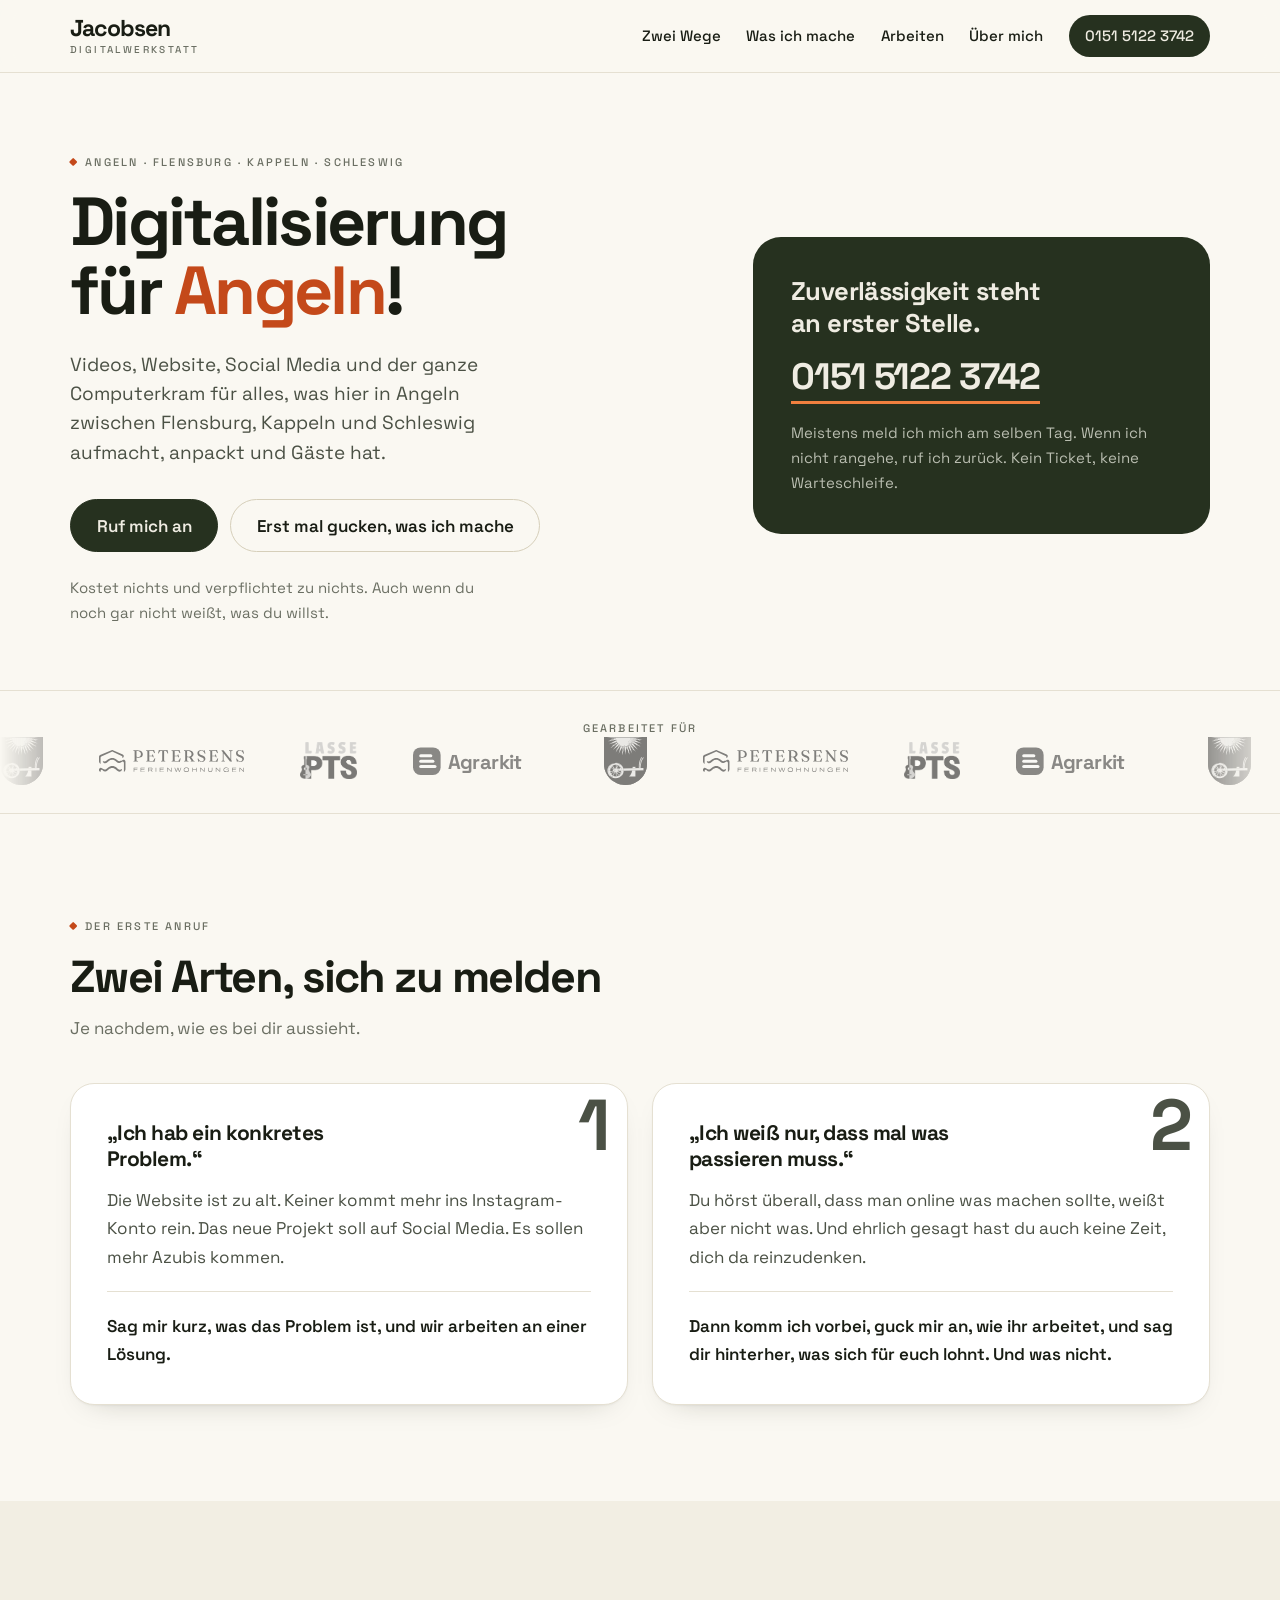
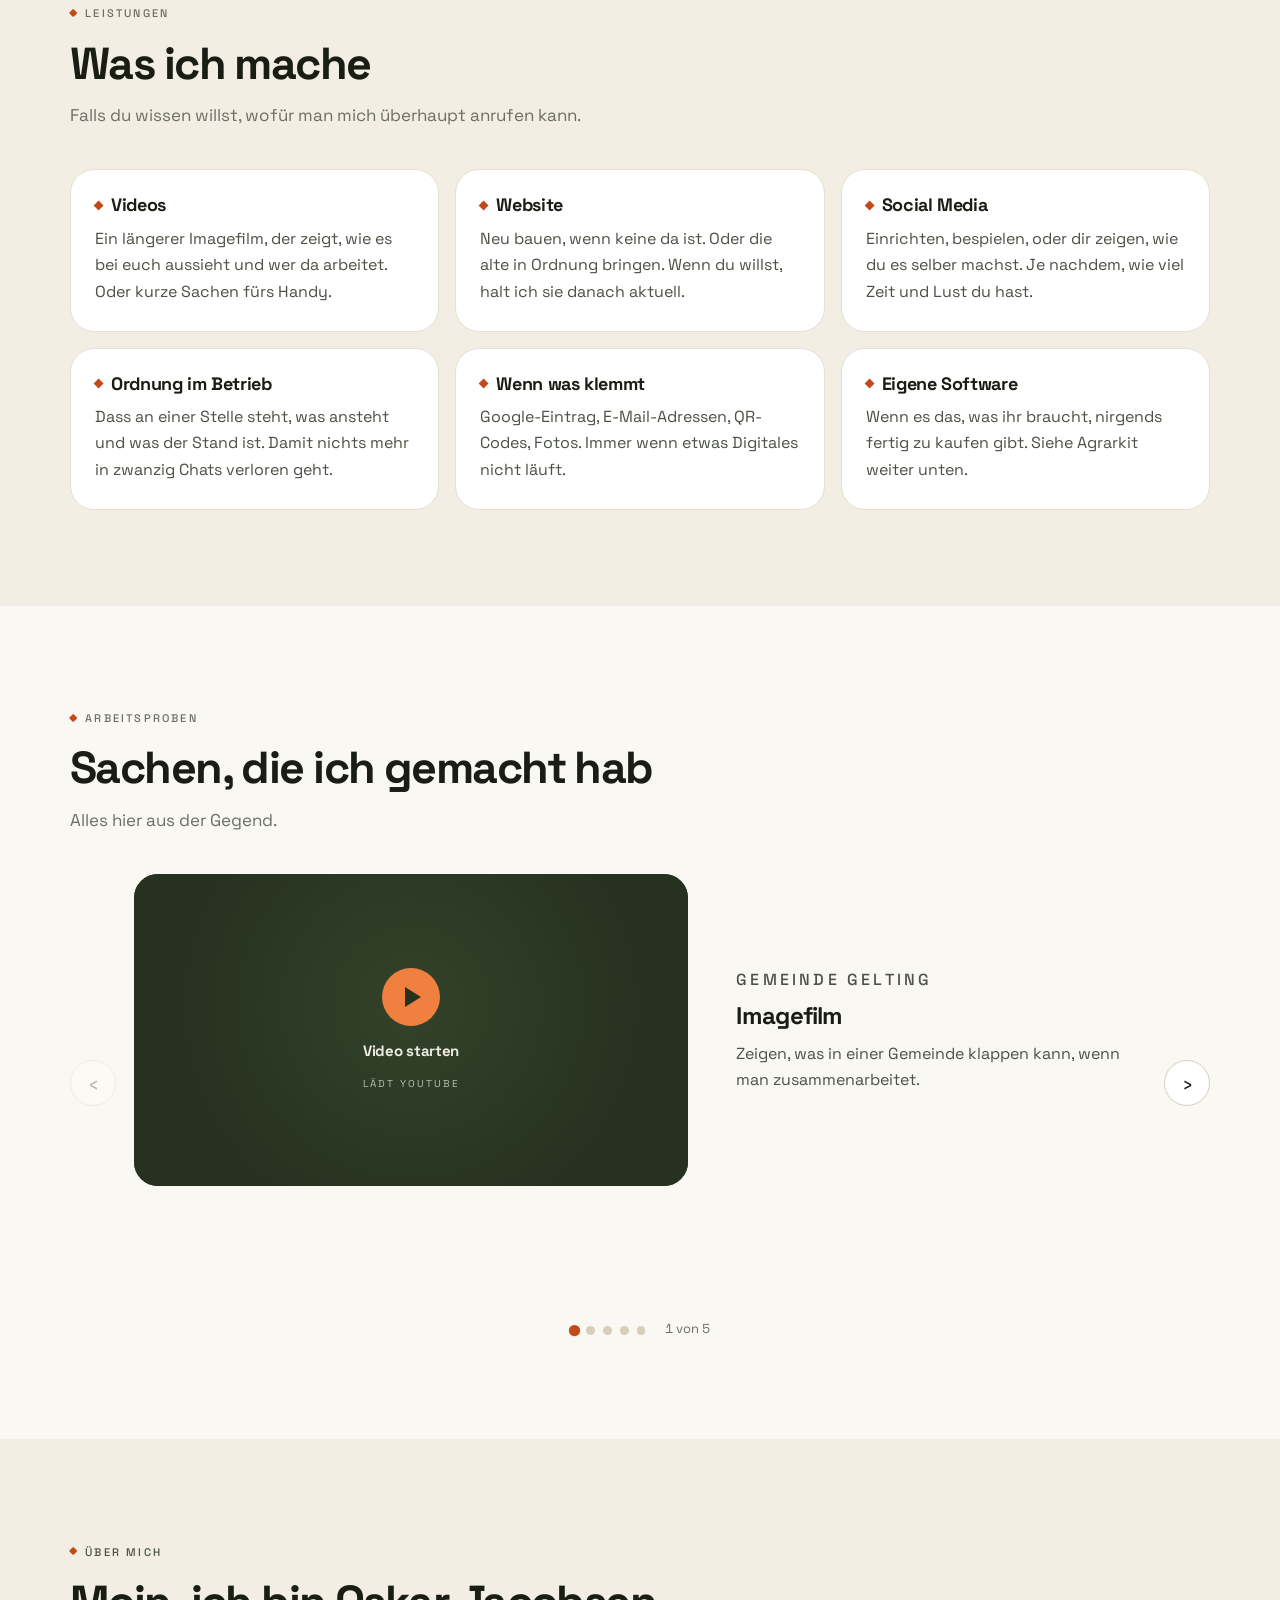
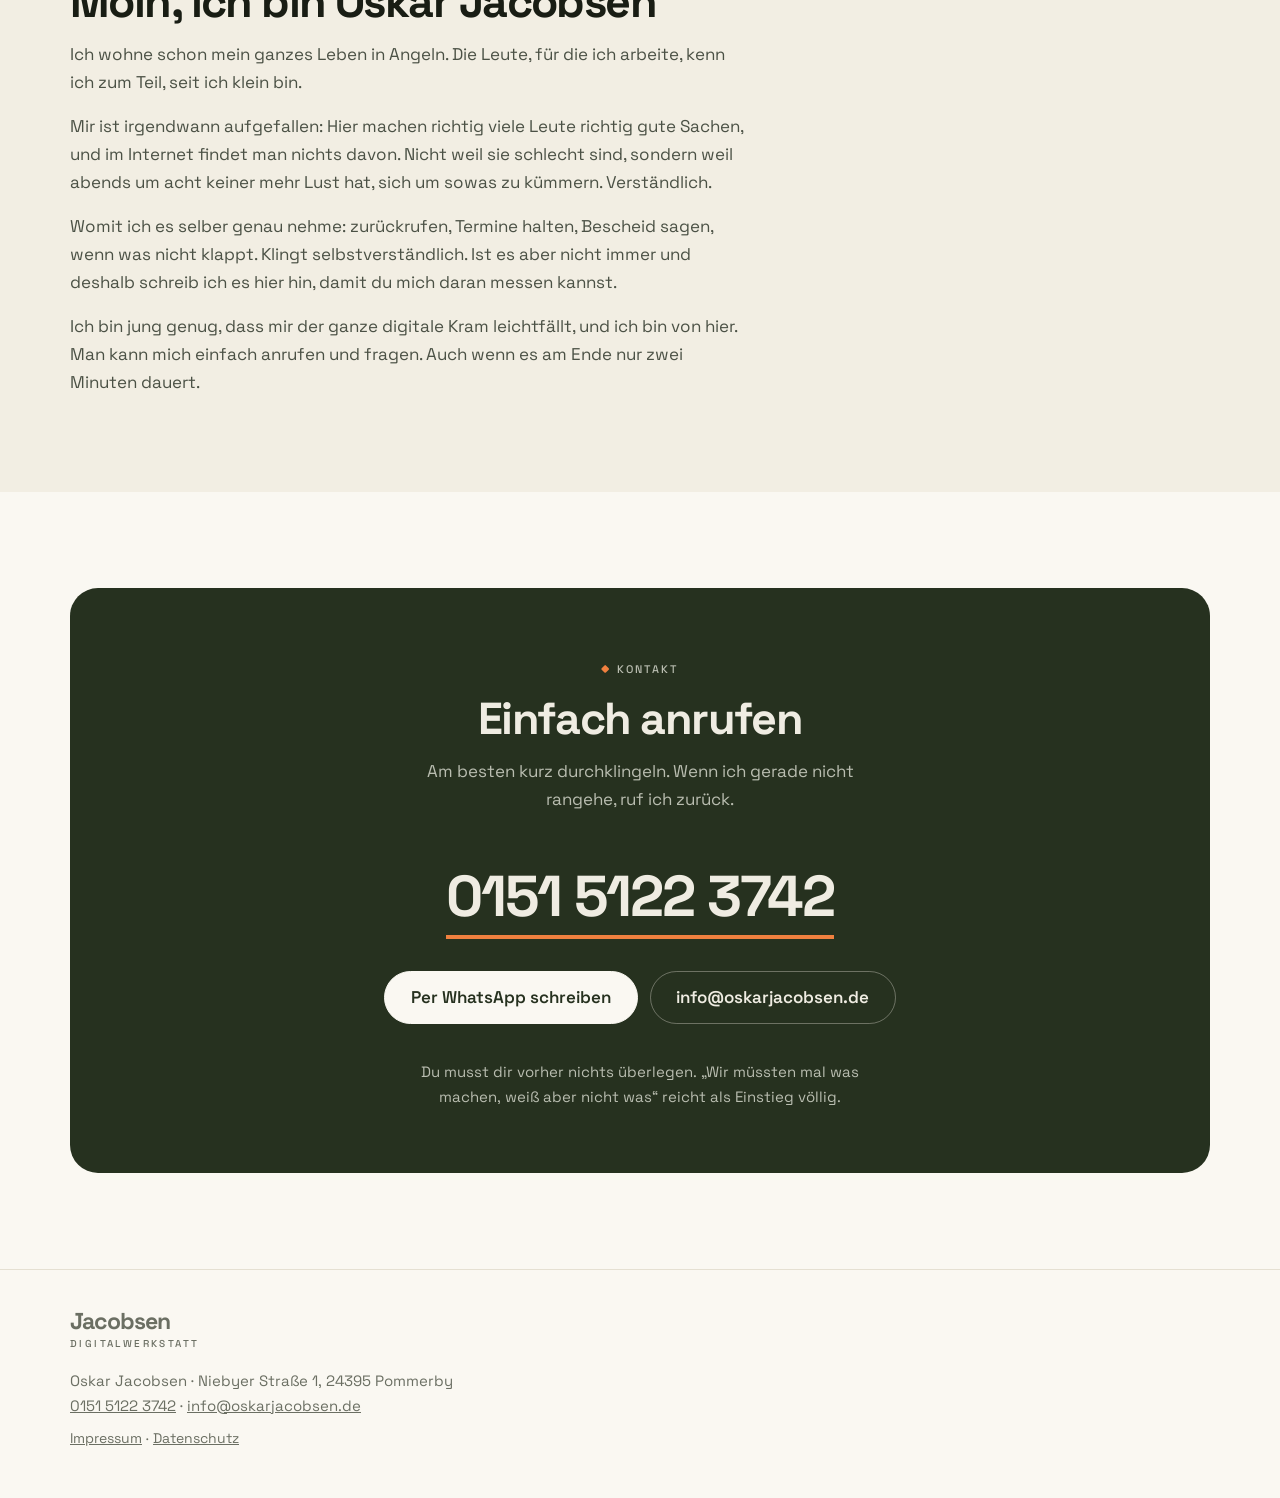
==== index.html @ 7fb4ac09 "Handy: alles untereinander. Rechner: Pfeile links und rechts neben der Spur Bis 820 px stehen die Ar" ====
<!DOCTYPE html>
<html lang="de">
<head>
<meta charset="utf-8">
<meta name="viewport" content="width=device-width, initial-scale=1">
<title>Jacobsen Digitalwerkstatt – Digitalisierung für Angeln</title>
<meta name="description" content="Videos, Websites, Social Media und eigene Software für Betriebe, Gemeinden und Vermieter in Angeln, Flensburg, Kappeln und Schleswig.">
<meta name="theme-color" content="#faf8f2">
<link rel="preload" href="fonts/space-grotesk-latin.woff2" as="font" type="font/woff2" crossorigin>
<!-- Das ?v=... hinter styles.css und script.js ist kein Tippfehler, sondern Absicht:
     Browser merken sich Gestaltungsdateien tagelang. Ohne den Stempel lädt jemand,
     der schon mal hier war, die neue Seite mit der alten Gestaltung — und es sieht
     kaputt aus. WICHTIG: bei jeder Änderung an styles.css oder script.js das Datum
     hier hochsetzen, in allen drei HTML-Dateien. -->
<link rel="stylesheet" href="styles.css?v=2026-08-30b">
<link rel="icon" href="data:image/svg+xml,<svg xmlns='http://www.w3.org/2000/svg' viewBox='0 0 32 32'><rect width='32' height='32' rx='7' fill='%2326311f'/><text x='16' y='23' font-family='sans-serif' font-size='19' font-weight='700' fill='%23faf8f2' text-anchor='middle'>J</text></svg>">
</head>
<body>

<a class="skip" href="#inhalt">Zum Inhalt springen</a>

<header class="kopf" id="kopf">
  <div class="wrap kopf__inner">
    <a class="wortmarke" href="#top" aria-label="Jacobsen Digitalwerkstatt, zum Seitenanfang">
      <span class="wortmarke__name">Jacobsen</span>
      <span class="wortmarke__zusatz">Digitalwerkstatt</span>
    </a>

    <button class="burger" type="button" aria-expanded="false" aria-controls="menu">
      <span class="burger__balken" aria-hidden="true"></span>
      <span class="burger__text">Menü</span>
    </button>

    <nav class="nav" id="menu" aria-label="Hauptnavigation">
      <ul>
        <li><a href="#wege">Zwei Wege</a></li>
        <li><a href="#leistungen">Was ich mache</a></li>
        <li><a href="#arbeiten">Arbeiten</a></li>
        <li><a href="#ueber">Über mich</a></li>
        <li><a class="nav__tel" href="tel:+4915151223742">0151 5122 3742</a></li>
      </ul>
    </nav>
  </div>
</header>

<main id="inhalt">

  <!-- ============ HERO ============================================================
       Kein Foto. Rechts steht stattdessen die grüne Karte mit der Nummer — das ist
       ohnehin das Wichtigste auf der Seite. Wenn du irgendwann ein gutes Foto von
       dir draußen hast, kann es hier zwischen Text und Karte rutschen; die Karte
       darf dabei bleiben, sie trägt sich auch neben einem Bild.
       ============================================================================= -->
  <section class="hero" id="top">
    <div class="wrap hero__inner">
      <div class="hero__text">
        <p class="vorzeile">Angeln · Flensburg · Kappeln · Schleswig</p>
        <h1>Digitalisierung für <span class="hl">Angeln</span>!</h1>
        <p class="lead">
          Videos, Website, Social Media und der ganze Computerkram für alles,
          was hier in Angeln zwischen Flensburg, Kappeln und Schleswig aufmacht,
          anpackt und Gäste hat.
        </p>
        <div class="cta-reihe">
          <a class="btn btn--voll" href="tel:+4915151223742">Ruf mich an</a>
          <a class="btn btn--linie" href="#arbeiten">Erst mal gucken, was ich mache</a>
        </div>
        <p class="mikro">
          Kostet nichts und verpflichtet zu nichts. Auch wenn du noch gar nicht weißt,
          was du willst.
        </p>
      </div>

      <div class="visitenkarte">
        <p class="visitenkarte__satz">Zuverlässigkeit steht an erster Stelle.</p>
        <a class="visitenkarte__tel" href="tel:+4915151223742">0151 5122 3742</a>
        <p class="visitenkarte__klein">
          Meistens meld ich mich am selben Tag. Wenn ich nicht rangehe, ruf ich zurück.
          Kein Ticket, keine Warteschleife.
        </p>
      </div>
    </div>
  </section>

  <!-- ============ LOGO-LAUFLEISTE ================================================
       Die Logos laufen langsam durch. script.js verdoppelt die Spur so oft, bis
       sie nahtlos umläuft — im Quelltext steht jedes Logo also nur einmal.
       Ohne JavaScript stehen sie einfach umgebrochen nebeneinander.

       Neues Logo dazu: ein <li> mit <img class="logo logo--name"> ergänzen und
       im CSS eine Höhe für .logo--name setzen. Nicht alle gleich hoch machen.
       ============================================================================= -->
  <div class="belege">
    <div class="wrap">
      <p class="belege__titel">Gearbeitet für</p>
    </div>
    <div class="laufband">
      <ul class="laufband__spur" data-laufband>
        <li>
          <img class="logo logo--gelting" src="bilder/logos/gemeinde-gelting.svg"
               alt="Gemeinde Gelting" width="380" height="426" loading="lazy">
        </li>
        <li>
          <img class="logo logo--petersens" src="bilder/logos/petersens.svg"
               alt="Petersens Ferienwohnungen" width="490" height="76" loading="lazy">
        </li>
        <li>
          <img class="logo logo--lasse" src="bilder/logos/lasse-pts.png"
               alt="Lasse.PTS" width="626" height="406" loading="lazy">
        </li>
        <li>
          <!-- Agrarkit als SVG direkt im Quelltext: so nimmt die Wortmarke die
               Schrift der Seite an und bleibt bei jeder Größe scharf. -->
          <svg class="logo logo--agrarkit" viewBox="0 0 196 44" role="img" aria-label="Agrarkit">
            <rect x="0" y="2" width="40" height="40" rx="11" fill="#26311f"/>
            <rect x="9"  y="12"   width="19" height="4.4" rx="2.2" fill="#faf8f2"/>
            <rect x="9"  y="19.8" width="22" height="4.4" rx="2.2" fill="#faf8f2"/>
            <rect x="9"  y="27.6" width="25" height="4.4" rx="2.2" fill="#faf8f2"/>
            <text x="50" y="33" font-size="29" fill="#26311f">Agrarkit</text>
          </svg>
        </li>
      </ul>
    </div>
  </div>

  <!-- ============ ZWEI WEGE ============ -->
  <section class="abschnitt" id="wege">
    <div class="wrap">
      <p class="vorzeile">Der erste Anruf</p>
      <h2 class="h2">Zwei Arten, sich zu melden</h2>
      <p class="abschnitt__lead">Je nachdem, wie es bei dir aussieht.</p>

      <div class="karten">
        <article class="karte">
          <p class="karte__nr" aria-hidden="true">1</p>
          <h3 class="karte__titel">„Ich hab ein konkretes Problem.“</h3>
          <p>
            Die Website ist zu alt. Keiner kommt mehr ins Instagram-Konto rein. Das neue
            Projekt soll auf Social Media. Es sollen mehr Azubis kommen.
          </p>
          <p class="karte__schluss">Sag mir kurz, was das Problem ist, und wir arbeiten an einer Lösung.</p>
        </article>

        <article class="karte">
          <p class="karte__nr" aria-hidden="true">2</p>
          <h3 class="karte__titel">„Ich weiß nur, dass mal was passieren muss.“</h3>
          <p>
            Du hörst überall, dass man online was machen sollte, weißt aber nicht was.
            Und ehrlich gesagt hast du auch keine Zeit, dich da reinzudenken.
          </p>
          <p class="karte__schluss">
            Dann komm ich vorbei, guck mir an, wie ihr arbeitet, und sag dir hinterher,
            was sich für euch lohnt. Und was nicht.
          </p>
        </article>
      </div>
    </div>
  </section>

  <!-- ============ WAS ICH MACHE ============ -->
  <section class="abschnitt abschnitt--creme" id="leistungen">
    <div class="wrap">
      <p class="vorzeile">Leistungen</p>
      <h2 class="h2">Was ich mache</h2>
      <p class="abschnitt__lead">Falls du wissen willst, wofür man mich überhaupt anrufen kann.</p>

      <ul class="leistungen">
        <li>
          <h3>Videos</h3>
          <p>Ein längerer Imagefilm, der zeigt, wie es bei euch aussieht und wer da arbeitet. Oder kurze Sachen fürs Handy.</p>
        </li>
        <li>
          <h3>Website</h3>
          <p>Neu bauen, wenn keine da ist. Oder die alte in Ordnung bringen. Wenn du willst, halt ich sie danach aktuell.</p>
        </li>
        <li>
          <h3>Social Media</h3>
          <p>Einrichten, bespielen, oder dir zeigen, wie du es selber machst. Je nachdem, wie viel Zeit und Lust du hast.</p>
        </li>
        <li>
          <h3>Ordnung im Betrieb</h3>
          <p>Dass an einer Stelle steht, was ansteht und was der Stand ist. Damit nichts mehr in zwanzig Chats verloren geht.</p>
        </li>
        <li>
          <h3>Wenn was klemmt</h3>
          <p>Google-Eintrag, E-Mail-Adressen, QR-Codes, Fotos. Immer wenn etwas Digitales nicht läuft.</p>
        </li>
        <li>
          <h3>Eigene Software</h3>
          <p>Wenn es das, was ihr braucht, nirgends fertig zu kaufen gibt. Siehe Agrarkit weiter unten.</p>
        </li>
      </ul>
    </div>
  </section>

  <!-- ============ ARBEITEN: KARUSSELL ============================================
       Auf dem Handy stehen die Arbeiten schlicht untereinander — kein Karussell,
       keine Knöpfe, nichts zu bedienen. Erst ab 820 px wird daraus eine Spur, die
       seitlich scrollt, mit einem Pfeil links und einem rechts daneben.

       Beides ist dieselbe Liste im Quelltext, nur anders angeordnet. Ohne
       JavaScript bleibt die Spur mit dem Trackpad schiebbar; Pfeile und Punkte
       sind dann ausgeblendet, weil sie nichts täten.

       Neue Arbeit: ein <article class="folie"> in die Spur hängen. Die Punkte
       zählt script.js selbst, da muss nichts nachgetragen werden.
       ============================================================================= -->
  <section class="abschnitt" id="arbeiten">
    <div class="wrap">
      <p class="vorzeile">Arbeitsproben</p>
      <h2 class="h2">Sachen, die ich gemacht hab</h2>
      <p class="abschnitt__lead">Alles hier aus der Gegend.</p>

      <div class="karussell" data-karussell>
        <div class="karussell__buehne">
          <button class="karussell__pfeil karussell__pfeil--zurueck" type="button"
                  data-zurueck aria-label="Vorherige Arbeit">&#8249;</button>
          <button class="karussell__pfeil karussell__pfeil--vor" type="button"
                  data-vor aria-label="Nächste Arbeit">&#8250;</button>
        <div class="karussell__spur" data-spur role="group"
             aria-label="Arbeitsproben, seitlich scrollbar">

          <article class="folie">
            <div class="folie__medium">
              <div class="video video--quer">
                <button class="video__flaeche" type="button"
                        data-video="sSnNlWChtXg"
                        data-titel="Imagefilm für die Gemeinde Gelting">
                  <span class="video__play" aria-hidden="true"></span>
                  <span class="video__label">Video starten</span>
                  <span class="video__hinweis">Lädt YouTube</span>
                </button>
              </div>
            </div>
            <div class="folie__text">
              <p class="folie__wer">Gemeinde Gelting</p>
              <h3 class="folie__titel">Imagefilm</h3>
              <p>Zeigen, was in einer Gemeinde klappen kann, wenn man zusammenarbeitet.</p>
            </div>
          </article>

          <article class="folie">
            <div class="folie__medium">
              <div class="video video--quer">
                <button class="video__flaeche" type="button"
                        data-video="_LAC2w1k5po"
                        data-titel="Imagefilm für Petersens Ferienwohnungen">
                  <span class="video__play" aria-hidden="true"></span>
                  <span class="video__label">Video starten</span>
                  <span class="video__hinweis">Lädt YouTube</span>
                </button>
              </div>
            </div>
            <div class="folie__text">
              <p class="folie__wer">Petersens Ferienwohnungen</p>
              <h3 class="folie__titel">Imagefilm</h3>
              <p>Fotos zeigen das Zimmer. Ein Film zeigt, wie die Besitzer ticken.</p>
              <blockquote class="zitat">
                <p>„Das ging ja schnell! Mega! Vielen Dank für deine tolle Arbeit!“</p>
                <cite>Petersens Ferienwohnungen</cite>
              </blockquote>
            </div>
          </article>

          <article class="folie">
            <div class="folie__medium">
              <div class="videopaar">
                <div class="video video--hoch">
                  <button class="video__flaeche" type="button"
                          data-video="CHl51cqaKss"
                          data-titel="Social-Media-Video für Lasse.PTS">
                    <span class="video__play" aria-hidden="true"></span>
                    <span class="video__label">Video starten</span>
                    <span class="video__hinweis">Lädt YouTube</span>
                  </button>
                </div>
                <div class="video video--hoch">
                  <button class="video__flaeche" type="button"
                          data-video="nbValIpeoq8"
                          data-titel="Zweites Social-Media-Video für Lasse.PTS">
                    <span class="video__play" aria-hidden="true"></span>
                    <span class="video__label">Video starten</span>
                    <span class="video__hinweis">Lädt YouTube</span>
                  </button>
                </div>
              </div>
            </div>
            <div class="folie__text">
              <p class="folie__wer">Lasse.PTS</p>
              <h3 class="folie__titel">Social-Media-Videos fürs Handy</h3>
              <p>Hochkant, schnell geschnitten, für Instagram und TikTok.</p>
              <blockquote class="zitat">
                <p>„Ah geil. Find ich super. Poste ich heute direkt mal 👍“</p>
                <cite>Lasse.PTS</cite>
              </blockquote>
            </div>
          </article>

          <article class="folie">
            <div class="folie__medium">
            <div class="geraete">
              <div class="geraete__buehne">
                <div class="fenster">
                  <div class="fenster__leiste" aria-hidden="true">
                    <span class="fenster__punkte"></span>
                    <span class="fenster__adresse">agrarkit.de/schlaege</span>
                  </div>
                  <img class="fenster__bild" src="bilder/agrarkit-karte.webp"
                       alt="Kartenansicht in Agrarkit: Luftbild von Angeln mit farbig markierten Feldern und einer Legende der Kulturen"
                       width="1600" height="878" loading="lazy" decoding="async">
                </div>
                <div class="handy geraete__handy">
                  <img class="handy__bild" src="bilder/agrarkit-handy.webp"
                       alt="Dieselbe Software auf dem Handy: die Stickstoff-Obergrenze und die zuletzt erfassten Buchungen"
                       width="620" height="1342" loading="lazy" decoding="async">
                </div>
              </div>
            </div>
            </div>
            <div class="folie__text">
              <p class="folie__wer">Agrarkit · eigene Entwicklung</p>
              <h3 class="folie__titel">Eine Ackerschlagkartei für Schleswig-Holstein</h3>
              <p>
                Jeder Landwirt muss dem Land melden, was er wann auf welchem Feld gemacht
                hat. Die fertigen Programme dafür sind teuer und passen selten hierher.
                Also hab ich es selbst gebaut — am Rechner und am Feldrand aufm Handy.
              </p>
              <p><strong>So weit gehe ich, wenn es etwas nicht fertig zu kaufen gibt.</strong></p>
            </div>
          </article>

          <article class="folie">
            <div class="folie__medium">
            <div class="geraete">
              <div class="geraete__buehne">
                <div class="fenster">
                  <div class="fenster__leiste" aria-hidden="true">
                    <span class="fenster__punkte"></span>
                    <span class="fenster__adresse">agrarkit.de</span>
                  </div>
                  <img class="fenster__bild" src="bilder/agrarkit-web.webp"
                       alt="Die Startseite von agrarkit.de: ein Trecker beim Pflügen, darüber die Überschrift Schläge, Düngung und ENDO-SH in einem Programm"
                       width="1500" height="938" loading="lazy" decoding="async">
                </div>
                <div class="handy geraete__handy">
                  <img class="handy__bild" src="bilder/agrarkit-web-handy.webp"
                       alt="Dieselbe Startseite auf dem Handy"
                       width="620" height="1342" loading="lazy" decoding="async">
                </div>
              </div>
            </div>
            </div>
            <div class="folie__text">
              <p class="folie__wer">agrarkit.de · eigene Entwicklung</p>
              <h3 class="folie__titel">Die Website dazu</h3>
              <p>
                Oben in einem Satz, worum es geht. Darunter der Reihe nach die Fragen,
                die die Leute wirklich stellen. Und ganz unten, wie man mich erreicht.
                So eine Seite bau ich dir genauso.
              </p>
            </div>
          </article>

          <!-- ========================================================================
               STILLGELEGT: der Kommunalpolitiker

               Seine Website ist im Bau, Fotos von den Bannern und Bildschirmfotos
               kommen später, sein Name fehlt und sein Einverständnis auch. Bis dahin
               liegt die Folie hier und wird vom Browser nicht angezeigt: <template>
               wird geparst, aber nicht gerendert, und der Text taucht auch bei Google
               nicht als Seiteninhalt auf.

               FREISCHALTEN, wenn seine Seite fertig ist:
                 1. <template ...> und </template> löschen, sonst nichts.
                 2. Den <span class="ph-inline">-Platzhalter durch seinen Namen ersetzen
                    (das span-Element ganz weg, nur der Name bleibt).
                 3. Bilder in die Geräte-Rahmen setzen — den Block einer der Folien
                    oben kopieren, Bilder und Adresse austauschen.
                 4. Ihn vorher anrufen und fragen, ob er einverstanden ist.

               Die Punkte unter dem Karussell zählt script.js selbst, da ist nichts
               nachzutragen.
               ======================================================================== -->
          <template id="folie-kommunalpolitiker">
          <article class="folie">
            <div class="folie__text">
              <p class="folie__wer"><span class="ph-inline">Platzhalter: Name</span> · Kommunalpolitik</p>
              <h3 class="folie__titel">Einmal alles, aus einer Hand</h3>
              <p>
                Eine Website, Banner für die Straße und die Konten, über die man ihn
                erreicht. Der Vorteil, wenn das einer macht: Wer das Banner an der
                Landstraße sieht und danach die Seite aufmacht, erkennt sofort, dass
                das zusammengehört.
              </p>
            </div>
          </article>
          </template>

        </div>
        </div>

        <div class="karussell__steuer">
          <ol class="karussell__punkte" data-punkte></ol>
          <p class="karussell__zaehler" data-zaehler aria-hidden="true"></p>
        </div>
      </div>

      <!-- NOCH OFFEN (steht bewusst nicht sichtbar auf der Seite, damit sie
           jederzeit online gehen kann; dieselbe Liste steht auch im README):

           1. Petersens und Lasse anrufen und fragen, ob ich ihre Zitate mit Namen
              zeigen darf. Ihre Namen stehen oben auch in der Logo-Laufleiste.
           2. Der Kommunalpolitiker liegt fertig im Quelltext, ist aber stillgelegt,
              bis seine Website fertig ist. Siehe den Kommentar oben. -->
    </div>
  </section>

  <!-- ============ ÜBER MICH ======================================================
       Kein Portraitfoto, und bewusst auch keine grüne Karte mehr daneben: die
       Zuverlässigkeit steht schon oben im Hero, zweimal wäre einmal zu viel.
       Wenn du irgendwann ein Portrait hast, passt es rechts neben den Text.
       ============================================================================= -->
  <section class="abschnitt abschnitt--creme" id="ueber">
    <div class="wrap ueber__text">
      <p class="vorzeile">Über mich</p>
      <h2 class="h2">Moin, ich bin Oskar Jacobsen</h2>
      <p>
        Ich wohne schon mein ganzes Leben in Angeln. Die Leute, für die ich arbeite,
        kenn ich zum Teil, seit ich klein bin.
      </p>
      <p>
        Mir ist irgendwann aufgefallen: Hier machen richtig viele Leute richtig gute
        Sachen, und im Internet findet man nichts davon. Nicht weil sie schlecht sind,
        sondern weil abends um acht keiner mehr Lust hat, sich um sowas zu kümmern.
        Verständlich.
      </p>
      <p>
        Womit ich es selber genau nehme: zurückrufen, Termine halten, Bescheid sagen,
        wenn was nicht klappt. Klingt selbstverständlich. Ist es aber nicht immer und
        deshalb schreib ich es hier hin, damit du mich daran messen kannst.
      </p>
      <p>
        Ich bin jung genug, dass mir der ganze digitale Kram leichtfällt, und ich bin
        von hier. Man kann mich einfach anrufen und fragen. Auch wenn es am Ende nur
        zwei Minuten dauert.
      </p>
    </div>
  </section>

  <!-- ============ KONTAKT ============ -->
  <section class="abschnitt" id="kontakt">
    <div class="wrap">
      <div class="panel kontakt__inner">
        <p class="vorzeile vorzeile--hell">Kontakt</p>
        <h2 class="h2">Einfach anrufen</h2>
        <p class="kontakt__lead">
          Am besten kurz durchklingeln. Wenn ich gerade nicht rangehe, ruf ich zurück.
        </p>

        <a class="tel-gross" href="tel:+4915151223742">0151 5122 3742</a>

        <div class="kontakt__weiter">
          <a class="btn btn--hell" href="https://wa.me/4915151223742">Per WhatsApp schreiben</a>
          <a class="btn btn--linie-hell" href="mailto:info@oskarjacobsen.de">info@oskarjacobsen.de</a>
        </div>

        <p class="kontakt__mikro">
          Du musst dir vorher nichts überlegen. „Wir müssten mal was machen, weiß aber nicht was“
          reicht als Einstieg völlig.
        </p>
      </div>
    </div>
  </section>

</main>

<footer class="fuss">
  <div class="wrap fuss__inner">
    <div class="wortmarke wortmarke--fuss">
      <span class="wortmarke__name">Jacobsen</span>
      <span class="wortmarke__zusatz">Digitalwerkstatt</span>
    </div>
    <p class="fuss__zeile">
      Oskar Jacobsen · Niebyer Straße 1, 24395 Pommerby<br>
      <a href="tel:+4915151223742">0151 5122 3742</a> ·
      <a href="mailto:info@oskarjacobsen.de">info@oskarjacobsen.de</a>
    </p>
    <p class="fuss__zeile fuss__zeile--klein">
      <a href="impressum.html">Impressum</a> · <a href="datenschutz.html">Datenschutz</a>
    </p>
  </div>
</footer>

<script src="script.js?v=2026-08-30b" defer></script>
</body>
</html>
---- styles.css ----
/* ==========================================================================
   Jacobsen Digitalwerkstatt
   Warmes Creme, dunkles Grün, ein oranger Akzent. Space Grotesk durchgehend.
   Mobile first. Kein Framework, keine externen Requests.

   Bewusste Entscheidung: Auf dieser Seite ist kein einziges Foto von Oskar
   nötig. Die Seite trägt sich über Schrift, Flächen und die echten Arbeiten.
   Wo später Fotos hinkönnen, steht ein Kommentar im HTML.
   ========================================================================== */

/* ---------- Schrift (lokal, kein Google-Request) --------------------------
   Space Grotesk ist eine Variable Font (Achse wght 300–700). Deshalb steht im
   font-weight ein BEREICH und keine Einzelzahl: nur so interpoliert der Browser
   und 700 wird wirklich fetter als 500. Eine Datei deckt alle Gewichte ab.
   Lizenz: SIL Open Font License 1.1, siehe fonts/OFL.txt
   -------------------------------------------------------------------------- */

@font-face {
  font-family: 'Space Grotesk';
  font-style: normal;
  font-weight: 300 700;
  font-display: swap;
  src: url('fonts/space-grotesk-latin.woff2') format('woff2');
  unicode-range: U+0000-00FF, U+0131, U+0152-0153, U+02BB-02BC, U+02C6, U+02DA,
    U+02DC, U+0304, U+0308, U+0329, U+2000-206F, U+20AC, U+2122, U+2191, U+2193,
    U+2212, U+2215, U+FEFF, U+FFFD;
}
@font-face {
  font-family: 'Space Grotesk';
  font-style: normal;
  font-weight: 300 700;
  font-display: swap;
  src: url('fonts/space-grotesk-latin-ext.woff2') format('woff2');
  unicode-range: U+0100-02BA, U+02BD-02C5, U+02C7-02CC, U+02CE-02D7, U+02DD-02FF,
    U+0304, U+0308, U+0329, U+1D00-1DBF, U+1E00-1E9F, U+1EF2-1EFF, U+2020,
    U+20A0-20AB, U+20AD-20C0, U+2113, U+2C60-2C7F, U+A720-A7FF;
}

/* ---------- Farben & Maße ------------------------------------------------
   Drei Farben, mehr nicht: Papier (warmes Creme), Grün (die dunklen Flächen),
   Orange (das Signal). Alle Textfarben sind gegen ihren Untergrund auf
   Kontrast geprüft — nichts hier ist unter 4,5:1.
   -------------------------------------------------------------------------- */

:root {
  --papier:     #faf8f2;
  --papier-2:   #f2eee3;
  --karte:      #ffffff;

  --tinte:      #191d14;
  --tinte-70:   #4b5145;
  --grau:       #6b6f63;
  --linie:      #e5e0d2;
  --linie-satt: #d6cfba;

  --gruen:      #26311f;
  --gruen-2:    #33422a;
  --auf-gruen:  #efece2;
  --auf-gruen-weich: #b9bdb0;

  --akzent:      #c4491a;   /* Text und Linien auf Creme */
  --akzent-hell: #f0803f;   /* auf dunklem Grün */

  --schrift: "Space Grotesk", "Helvetica Neue", Arial, sans-serif;

  --wrap: 1180px;
  --luft: 1.25rem;

  --r-klein: 10px;
  --r:       16px;
  --r-gross: 24px;
  --r-panel: 28px;
  --pille:   999px;

  --schatten: 0 1px 2px rgba(25,29,20,.04), 0 12px 32px -22px rgba(25,29,20,.35);
}

*, *::before, *::after { box-sizing: border-box; }

html {
  scroll-behavior: smooth;
  scroll-padding-top: 6rem;
  -webkit-text-size-adjust: 100%;
}

body {
  margin: 0;
  background: var(--papier);
  color: var(--tinte);
  font-family: var(--schrift);
  font-weight: 400;
  font-size: 1.0625rem;
  line-height: 1.65;
  -webkit-font-smoothing: antialiased;
  text-rendering: optimizeLegibility;
}

img { max-width: 100%; height: auto; display: block; }
a { color: inherit; }

p { margin: 0 0 1rem; }
p:last-child { margin-bottom: 0; }

.wrap {
  width: 100%;
  max-width: var(--wrap);
  margin-inline: auto;
  padding-inline: var(--luft);
}

.skip { position: absolute; left: -9999px; }
.skip:focus {
  left: 1rem; top: 1rem;
  z-index: 100;
  background: var(--tinte); color: var(--papier);
  padding: .75rem 1rem;
  border-radius: var(--r-klein);
}

:focus-visible { outline: 3px solid var(--akzent); outline-offset: 3px; border-radius: 2px; }

/* ---------- Kleinteile: Marke, Vorzeile, Chips ---------------------------- */

.wortmarke { display: block; text-decoration: none; line-height: 1; }
.wortmarke__name {
  display: block;
  font-weight: 700;
  font-size: 1.4375rem;
  letter-spacing: -0.035em;
}
.wortmarke__zusatz {
  display: block;
  font-weight: 500;
  font-size: 0.625rem;
  letter-spacing: 0.24em;
  text-transform: uppercase;
  color: var(--grau);
  margin-top: .35rem;
}

/* Die kleine Zeile über einer Überschrift */
.vorzeile {
  display: inline-flex;
  align-items: center;
  gap: .55rem;
  margin: 0 0 1rem;
  font-size: .6875rem;
  font-weight: 500;
  letter-spacing: .2em;
  text-transform: uppercase;
  color: var(--grau);
}
.vorzeile::before {
  content: "";
  width: .4rem; height: .4rem;
  border-radius: 1px;
  background: var(--akzent);
  transform: rotate(45deg);
  flex: none;
}
.vorzeile--hell { color: var(--auf-gruen-weich); }
.vorzeile--hell::before { background: var(--akzent-hell); }

/* ---------- Kopf / Navigation -------------------------------------------- */

.kopf {
  position: sticky;
  top: 0;
  z-index: 50;
  background: rgba(250,248,242,.86);
  backdrop-filter: saturate(140%) blur(10px);
  border-bottom: 1px solid var(--linie);
}

.kopf__inner {
  display: flex;
  align-items: center;
  justify-content: space-between;
  gap: 1rem;
  min-height: 4.5rem;
  flex-wrap: wrap;
}

.burger {
  display: inline-flex;
  align-items: center;
  gap: .55rem;
  background: none;
  border: 1px solid var(--linie-satt);
  border-radius: var(--pille);
  padding: .5rem .9rem;
  font: inherit;
  font-size: .9375rem;
  font-weight: 500;
  cursor: pointer;
  color: var(--tinte);
}
.burger:hover { border-color: var(--tinte); }
.burger__balken,
.burger__balken::before,
.burger__balken::after {
  display: block;
  width: 18px; height: 2px;
  background: var(--tinte);
  content: "";
}
.burger__balken { position: relative; }
.burger__balken::before { position: absolute; top: -5px; }
.burger__balken::after  { position: absolute; top: 5px; }
.burger[aria-expanded="true"] .burger__balken { background: transparent; }
.burger[aria-expanded="true"] .burger__balken::before { top: 0; transform: rotate(45deg); }
.burger[aria-expanded="true"] .burger__balken::after  { top: 0; transform: rotate(-45deg); }

.nav {
  display: none;
  width: 100%;
  border-top: 1px solid var(--linie);
  padding-block: .6rem 1rem;
}
.nav.ist-offen { display: block; }

.nav ul {
  list-style: none;
  margin: 0; padding: 0;
  display: flex;
  flex-direction: column;
  gap: .1rem;
}
.nav a {
  display: block;
  padding: .6rem .1rem;
  text-decoration: none;
  font-size: 1.0625rem;
}
.nav a:hover { color: var(--akzent); }
.nav__tel { font-weight: 700; color: var(--akzent) !important; }

@media (min-width: 900px) {
  .burger { display: none; }
  .nav { display: block; width: auto; border-top: 0; padding: 0; }
  .nav ul { flex-direction: row; gap: 1.6rem; align-items: center; }
  .nav a { padding: .3rem 0; font-size: .9375rem; font-weight: 500; }
  .nav__tel {
    background: var(--gruen);
    color: var(--auf-gruen) !important;
    border-radius: var(--pille);
    padding: .55rem 1rem !important;
  }
  .nav__tel:hover { background: var(--akzent); color: #fff !important; }
}

/* ---------- Knöpfe -------------------------------------------------------- */

.btn {
  display: inline-flex;
  align-items: center;
  justify-content: center;
  gap: .5rem;
  padding: .95rem 1.6rem;
  border-radius: var(--pille);
  text-decoration: none;
  font-weight: 600;
  font-size: 1.0625rem;
  line-height: 1.2;
  border: 1.5px solid transparent;
  transition: background-color .15s ease, color .15s ease, border-color .15s ease, transform .15s ease;
}
.btn:hover { transform: translateY(-1px); }

.btn--voll { background: var(--gruen); border-color: var(--gruen); color: var(--auf-gruen); }
.btn--voll:hover { background: var(--akzent); border-color: var(--akzent); color: #fff; }

.btn--linie { border-color: var(--linie-satt); color: var(--tinte); background: transparent; }
.btn--linie:hover { border-color: var(--tinte); background: var(--karte); }

.btn--hell { background: var(--papier); border-color: var(--papier); color: var(--gruen); }
.btn--hell:hover { background: var(--akzent-hell); border-color: var(--akzent-hell); color: var(--gruen); }

.btn--linie-hell {
  border-color: rgba(239,236,226,.35);
  color: var(--auf-gruen);
  word-break: break-word;
}
.btn--linie-hell:hover { border-color: var(--auf-gruen); }

.cta-reihe {
  display: flex;
  flex-wrap: wrap;
  gap: .75rem;
  margin-top: 2rem;
}

/* ---------- Bilder, die später dazukommen -------------------------------
   Fertiger Rahmen für ein Foto, das es noch nicht gibt. Siehe README.
   ------------------------------------------------------------------------ */

.bild { margin: 0; }
.bild img {
  border-radius: var(--r-panel);
  width: 100%;
}

/* ---------- Hero ---------------------------------------------------------- */

.hero { padding-block: 3.25rem 3rem; }

.hero__inner { display: grid; gap: 2.5rem; align-items: center; }

h1 {
  font-weight: 700;
  font-size: clamp(2.4rem, 8.5vw, 4.25rem);
  line-height: 1.02;
  letter-spacing: -0.04em;
  margin: 0 0 1.5rem;
  text-wrap: balance;
}
.hl { color: var(--akzent); }

.lead {
  font-size: 1.1875rem;
  line-height: 1.55;
  color: var(--tinte-70);
  max-width: 40ch;
}

.mikro {
  margin-top: 1.5rem;
  font-size: .9375rem;
  color: var(--grau);
  max-width: 44ch;
}

/* Die grüne Karte rechts im Hero — sie ersetzt das Foto, das es noch nicht
   gibt, und stellt gleichzeitig das Wichtigste nach vorn: die Nummer. */
.visitenkarte {
  background: var(--gruen);
  color: var(--auf-gruen);
  border-radius: var(--r-panel);
  padding: clamp(1.6rem, 5vw, 2.4rem);
  display: flex;
  flex-direction: column;
  gap: 1.1rem;
}
.visitenkarte__satz {
  font-size: clamp(1.25rem, 4.5vw, 1.6rem);
  font-weight: 700;
  line-height: 1.25;
  letter-spacing: -0.025em;
  margin: 0;
  text-wrap: balance;
}
.visitenkarte__tel {
  display: inline-block;
  font-weight: 700;
  font-size: clamp(1.6rem, 6vw, 2.3rem);
  letter-spacing: -0.03em;
  line-height: 1.1;
  color: var(--auf-gruen);
  text-decoration: none;
  border-bottom: 3px solid var(--akzent-hell);
  padding-bottom: .1em;
  align-self: flex-start;
}
.visitenkarte__tel:hover { color: var(--akzent-hell); }
.visitenkarte__klein {
  margin: 0;
  font-size: .9375rem;
  color: var(--auf-gruen-weich);
}
@media (min-width: 900px) {
  .hero { padding-block: 4.5rem 4rem; }
  .hero__inner { grid-template-columns: 1.15fr .85fr; gap: 4rem; }
}

/* ---------- Logo-Laufleiste ----------------------------------------------
   Die Logos laufen langsam durch. Ohne JavaScript und bei „Bewegung
   reduzieren" stehen sie einfach umgebrochen nebeneinander — die Leiste
   funktioniert also auch dann. Die Animation schaltet script.js frei,
   indem es .ist-bewegt setzt und die Spur so oft verdoppelt, bis sie
   nahtlos umläuft.
   -------------------------------------------------------------------------- */

.belege {
  border-block: 1px solid var(--linie);
  padding-block: 1.75rem;
}
.belege__titel {
  margin: 0 0 1.25rem;
  font-size: .6875rem;
  font-weight: 500;
  letter-spacing: .2em;
  text-transform: uppercase;
  color: var(--grau);
  text-align: center;
}

.laufband {
  overflow: hidden;
  -webkit-mask-image: linear-gradient(to right, transparent, #000 7%, #000 93%, transparent);
          mask-image: linear-gradient(to right, transparent, #000 7%, #000 93%, transparent);
}
.laufband__spur {
  display: flex;
  flex-wrap: wrap;
  align-items: center;
  justify-content: center;
  gap: 1.75rem 3rem;
  margin: 0; padding: 0;
  list-style: none;
}
.laufband__spur.ist-bewegt {
  flex-wrap: nowrap;
  justify-content: flex-start;
  width: max-content;
  gap: 3.5rem;
  animation: laufband 40s linear infinite;
}
.laufband:hover .laufband__spur.ist-bewegt { animation-play-state: paused; }
@keyframes laufband {
  from { transform: translateX(0); }
  to   { transform: translateX(-50%); }
}

/* Entsättigt und zurückgenommen, damit die Leiste ruhig bleibt und das
   bunte Wappen nicht alles an sich zieht. Beim Darüberfahren echte Farbe. */
.laufband__spur li { flex: 0 0 auto; display: flex; align-items: center; }
.logo {
  width: auto;
  filter: grayscale(100%);
  opacity: .55;
  transition: filter .3s ease, opacity .3s ease;
}
.laufband__spur li:hover .logo { filter: grayscale(0); opacity: 1; }

/* Jedes Logo bekommt seine eigene Höhe. Gleiche Höhe für alle wäre falsch:
   ein hohes Wappen und eine flache Wortmarke wirken bei gleicher Pixelhöhe
   völlig unterschiedlich groß. Nach Augenmaß gesetzt, nicht gerechnet. */
.logo--gelting   { height: 3rem; }
.logo--petersens { height: 1.4rem; }
.logo--lasse     { height: 2.3rem; }
.logo--agrarkit  { height: 1.9rem; }
.logo--agrarkit text { font-family: var(--schrift); font-weight: 700; letter-spacing: -0.03em; }

@media (prefers-reduced-motion: reduce) {
  .laufband { -webkit-mask-image: none; mask-image: none; }
}

/* ---------- Abschnitte ---------------------------------------------------- */

.abschnitt { padding-block: 4rem; }
@media (min-width: 900px) { .abschnitt { padding-block: 6rem; } }

.abschnitt--creme { background: var(--papier-2); }

.h2 {
  font-weight: 700;
  font-size: clamp(1.75rem, 5vw, 2.8rem);
  line-height: 1.1;
  letter-spacing: -0.035em;
  margin: 0 0 .85rem;
  text-wrap: balance;
}

.abschnitt__lead {
  color: var(--grau);
  font-size: 1.0625rem;
  max-width: 52ch;
  margin-bottom: 2.5rem;
}

/* Die dunklen Abschnitte sind gerundete Flächen im Papier, nicht randlos.
   Das nimmt der Seite die Strenge, ohne dass Farbe dazukommt. */
.panel {
  background: var(--gruen);
  color: var(--auf-gruen);
  border-radius: var(--r-panel);
  padding: clamp(2rem, 6vw, 4rem);
}
.panel .h2 { color: var(--auf-gruen); }
.panel .abschnitt__lead { color: var(--auf-gruen-weich); }

/* ---------- Die zwei Wege ------------------------------------------------- */

.karten { display: grid; gap: 1.25rem; }
@media (min-width: 840px) { .karten { grid-template-columns: 1fr 1fr; gap: 1.5rem; } }

.karte {
  position: relative;
  border: 1px solid var(--linie);
  border-radius: var(--r-gross);
  padding: clamp(1.6rem, 4vw, 2.25rem);
  background: var(--karte);
  box-shadow: var(--schatten);
  overflow: hidden;
}
.karte__nr {
  position: absolute;
  top: .35rem; right: 1.25rem;
  margin: 0;
  font-weight: 700;
  font-size: 4.5rem;
  line-height: 1;
  letter-spacing: -0.05em;
  color: var(--papier-2);
  pointer-events: none;
}
.karte__titel {
  position: relative;
  font-weight: 700;
  font-size: 1.3125rem;
  line-height: 1.25;
  letter-spacing: -0.025em;
  margin: 0 0 .9rem;
  max-width: 22ch;
}
.karte p { color: var(--tinte-70); }
.karte__schluss {
  margin-top: 1.25rem;
  padding-top: 1.25rem;
  border-top: 1px solid var(--linie);
  color: var(--tinte) !important;
  font-weight: 600;
}

/* ---------- Was ich mache ------------------------------------------------- */

.leistungen {
  list-style: none;
  margin: 0; padding: 0;
  display: grid;
  gap: 1rem;
}
@media (min-width: 700px)  { .leistungen { grid-template-columns: 1fr 1fr; } }
@media (min-width: 1000px) { .leistungen { grid-template-columns: repeat(3, 1fr); } }

.leistungen li {
  background: var(--karte);
  border: 1px solid var(--linie);
  border-radius: var(--r-gross);
  padding: 1.5rem 1.5rem 1.6rem;
  transition: border-color .15s ease, transform .15s ease;
}
.leistungen li:hover { border-color: var(--linie-satt); transform: translateY(-2px); }
.leistungen h3 {
  display: flex;
  align-items: center;
  gap: .55rem;
  font-weight: 700;
  font-size: 1.125rem;
  line-height: 1.25;
  letter-spacing: -0.02em;
  margin: 0 0 .55rem;
}
.leistungen h3::before {
  content: "";
  width: .45rem; height: .45rem;
  background: var(--akzent);
  transform: rotate(45deg);
  flex: none;
}
.leistungen p { color: var(--tinte-70); font-size: 1rem; }

/* ---------- Arbeiten: das Karussell ---------------------------------------
   Eine Spur, die seitlich scrollt, mit Einrastpunkten. Am Rechner klickt man
   sich mit den Pfeilen durch, auf dem Handy wischt man — beides dieselbe
   Mechanik, nur andere Bedienung. Ohne JavaScript bleibt es eine Spur, die
   man mit dem Finger oder dem Trackpad schieben kann.
   -------------------------------------------------------------------------- */

/* --- Die einzelne Folie --- */
.folie {
  min-width: 0;
  display: grid;
  gap: 1.25rem;
  align-content: start;
}
.folie__text { min-width: 0; }
.folie__medium { min-width: 0; }

.folie__wer {
  font-weight: 500;
  font-size: .6875rem;
  letter-spacing: .2em;
  text-transform: uppercase;
  color: var(--akzent);
  margin: 0 0 .5rem;
}
.folie__titel {
  font-weight: 700;
  font-size: clamp(1.25rem, 3vw, 1.5rem);
  line-height: 1.25;
  letter-spacing: -0.025em;
  margin: 0 0 .6rem;
}
.folie__text p { color: var(--tinte-70); font-size: 1rem; }

/* --- Handy: gar kein Karussell ---
   Untereinander, ohne Knöpfe, ohne Wischen. Auf einem kleinen Bildschirm ist
   scrollen die Bedienung, die jeder kennt. */
.karussell__spur {
  display: grid;
  gap: 3.5rem;
}
.karussell__pfeil,
.karussell__steuer { display: none; }

/* --- Ab hier wird eine Spur daraus --- */
@media (min-width: 820px) {
  .karussell__buehne {
    position: relative;
    /* Platz links und rechts, damit die Pfeile neben der Spur stehen und
       nicht auf dem Bild liegen. */
    padding-inline: 4rem;
  }

  .karussell__spur {
    display: flex;
    gap: 2rem;
    overflow-x: auto;
    scroll-snap-type: x mandatory;
    overscroll-behavior-x: contain;
    -webkit-overflow-scrolling: touch;
    scrollbar-width: none;
  }
  .karussell__spur::-webkit-scrollbar { display: none; }

  .folie {
    flex: 0 0 100%;
    scroll-snap-align: start;
    grid-template-columns: 1.15fr .85fr;
    gap: 3rem;
    align-items: center;
  }

  /* Die Pfeile sitzen mittig neben der Spur — links zurück, rechts vor.
     Ohne JavaScript täten sie nichts, deshalb erscheinen sie erst mit .js. */
  .js .karussell__pfeil {
    display: inline-flex;
    position: absolute;
    top: 50%;
    transform: translateY(-50%);
    z-index: 2;
  }
  .karussell__pfeil--zurueck { left: 0; }
  .karussell__pfeil--vor { right: 0; }

  .js .karussell__steuer {
    display: flex;
    align-items: center;
    justify-content: center;
    gap: 1.25rem;
    margin-top: 1.5rem;
  }
}

.karussell__pfeil {
  width: 2.875rem; height: 2.875rem;
  border-radius: 50%;
  border: 1px solid var(--linie-satt);
  background: var(--karte);
  color: var(--tinte);
  font: inherit;
  font-size: 1.25rem;
  line-height: 1;
  cursor: pointer;
  align-items: center;
  justify-content: center;
  transition: border-color .15s ease, background-color .15s ease, opacity .15s ease;
}
.karussell__pfeil:hover:not(:disabled) { border-color: var(--tinte); }
.karussell__pfeil:disabled { opacity: .3; cursor: default; }

.karussell__punkte {
  display: flex;
  gap: .5rem;
  margin: 0;
  padding: 0;
  list-style: none;
}
.karussell__punkt {
  width: .55rem; height: .55rem;
  padding: 0;
  border: 0;
  border-radius: 50%;
  background: var(--linie-satt);
  cursor: pointer;
  transition: background-color .15s ease, transform .15s ease;
}
.karussell__punkt[aria-current="true"] { background: var(--akzent); transform: scale(1.25); }

.karussell__zaehler {
  font-size: .8125rem;
  color: var(--grau);
  font-variant-numeric: tabular-nums;
}

/* Zwei Hochkant-Videos nebeneinander. Begrenzt, weil sonst diese eine Folie
   das ganze Karussell hoch macht — alle Folien sind so hoch wie die höchste. */
.videopaar {
  display: grid;
  grid-template-columns: 1fr 1fr;
  gap: 1rem;
  max-width: 430px;
}

/* Zwei-Klick-Lösung: vor dem Klick geht kein Byte an YouTube. */
.video {
  position: relative;
  background: var(--gruen);
  border-radius: var(--r-gross);
  overflow: hidden;
}
.video--quer { aspect-ratio: 16 / 9; }
.video--hoch { aspect-ratio: 9 / 16; }

.video__flaeche {
  position: absolute;
  inset: 0;
  width: 100%;
  height: 100%;
  display: flex;
  flex-direction: column;
  align-items: center;
  justify-content: center;
  gap: .8rem;
  background: radial-gradient(circle at 50% 42%, var(--gruen-2) 0%, var(--gruen) 72%);
  border: 0;
  color: var(--auf-gruen);
  font: inherit;
  cursor: pointer;
  padding: 1rem;
}
.video__play {
  width: 58px; height: 58px;
  border-radius: 50%;
  background: var(--akzent-hell);
  position: relative;
  transition: transform .15s ease, background-color .15s ease;
}
.video__play::after {
  content: "";
  position: absolute;
  top: 50%; left: 54%;
  transform: translate(-50%, -50%);
  border-style: solid;
  border-width: 10px 0 10px 16px;
  border-color: transparent transparent transparent var(--gruen);
}
.video__flaeche:hover .video__play { transform: scale(1.08); background: var(--auf-gruen); }

.video__label { font-weight: 700; font-size: .9375rem; letter-spacing: -0.02em; }
.video__hinweis {
  font-size: .625rem;
  letter-spacing: .2em;
  text-transform: uppercase;
  color: var(--auf-gruen-weich);
}
.video iframe { position: absolute; inset: 0; width: 100%; height: 100%; border: 0; }

/* ---------- Kundenzitate -------------------------------------------------- */

.zitat {
  margin: 1.5rem 0 0;
  padding: 1.1rem 1.25rem;
  background: var(--papier-2);
  border-left: 3px solid var(--akzent);
  border-radius: 0 var(--r) var(--r) 0;
}
.zitat p {
  font-size: 1.0625rem;
  color: var(--tinte);
  margin-bottom: .35rem;
}
.zitat cite {
  display: block;
  font-style: normal;
  font-size: .875rem;
  color: var(--grau);
}
.panel .zitat, .fall--karte .zitat { background: transparent; }

/* ---------- Geräte-Rahmen -------------------------------------------------
   Bildschirmfotos stehen nicht nackt in der Seite, sondern in einem Browser-
   fenster und einem Handy. Beide sind komplett in CSS gebaut — kein fremdes
   Mockup-Bild, keine zusätzliche Datei, und sie nehmen die Farben der Seite an.

   Aufbau: der Rechner liegt groß, das Handy überlappt ihn unten rechts. Auf
   dem Handy selbst ist dafür kein Platz, da stehen beide untereinander.
   -------------------------------------------------------------------------- */

.geraete { min-width: 0; }

/* Die Bühne trägt Rechner und Handy. Sie ist der Bezugspunkt fürs Handy —
   nicht der ganze Block, sonst rutscht das Handy unter die Unterschrift. */
.geraete__buehne { position: relative; }

/* --- Browserfenster --- */
.fenster {
  border-radius: var(--r);
  overflow: hidden;
  border: 1px solid var(--linie-satt);
  background: var(--karte);
  box-shadow: 0 20px 44px -28px rgba(25,29,20,.65);
}
.fenster__leiste {
  display: flex;
  align-items: center;
  gap: .6rem;
  padding: .45rem .7rem;
  background: var(--papier-2);
  border-bottom: 1px solid var(--linie);
}
/* Die drei Punkte links: ein Element, zwei Schatten. */
.fenster__punkte {
  flex: none;
  width: 7px; height: 7px;
  border-radius: 50%;
  background: var(--linie-satt);
  box-shadow: 11px 0 0 var(--linie-satt), 22px 0 0 var(--linie-satt);
  margin-right: 22px;
}
.fenster__adresse {
  flex: 1;
  min-width: 0;
  background: var(--karte);
  border: 1px solid var(--linie);
  border-radius: var(--pille);
  padding: .1rem .6rem;
  font-size: .625rem;
  letter-spacing: .04em;
  color: var(--grau);
  text-align: center;
  white-space: nowrap;
  overflow: hidden;
  text-overflow: ellipsis;
}
.fenster__bild { width: 100%; display: block; }

/* --- Handy --- */
.handy {
  position: relative;
  border: 5px solid var(--tinte);
  border-radius: 22px;
  background: var(--tinte);
  overflow: hidden;
  box-shadow: 0 18px 36px -22px rgba(25,29,20,.7);
}
.handy__bild { width: 100%; display: block; border-radius: 17px; }

/* --- Anordnung --- */
/* Schmal: untereinander, das Handy etwas eingerückt und überlappend. */
.geraete__handy {
  width: 38%;
  max-width: 150px;
  margin: -2.5rem 0 0 auto;
  position: relative;
  z-index: 2;
}
@media (min-width: 620px) {
  .geraete__buehne { padding-bottom: 2rem; }
  .geraete__handy {
    position: absolute;
    right: 0;
    bottom: 0;
    width: 21%;
    max-width: 165px;
    margin: 0;
  }
}

/* ---------- Platzhalter mitten im Fließtext ------------------------------
   Nur noch für den stillgelegten Fall des Kommunalpolitikers gebraucht: dort
   steht der Name noch nicht. Wenn der Name eingetragen ist, kann das hier raus.
   ------------------------------------------------------------------------ */

.ph-inline {
  background: #fdf3d0;
  border-bottom: 1px dashed #c9a227;
  padding: 0 .15em;
  color: #6b5400;
  font-style: italic;
}

/* ---------- Über mich ----------------------------------------------------- */

.ueber__text p { color: var(--tinte-70); max-width: 62ch; }

/* ---------- Kontakt ------------------------------------------------------- */

.kontakt__inner { text-align: center; }
.kontakt__inner .vorzeile { justify-content: center; }
.kontakt__lead {
  color: var(--auf-gruen-weich);
  font-size: 1.0625rem;
  max-width: 42ch;
  margin-inline: auto;
}

.tel-gross {
  display: inline-block;
  margin: 2.25rem 0 2rem;
  font-weight: 700;
  font-size: clamp(1.9rem, 8vw, 3.6rem);
  letter-spacing: -0.035em;
  line-height: 1.1;
  color: var(--auf-gruen);
  text-decoration: none;
  border-bottom: 4px solid var(--akzent-hell);
  padding-bottom: .12em;
}
.tel-gross:hover { color: var(--akzent-hell); }

.kontakt__weiter {
  display: flex;
  flex-wrap: wrap;
  justify-content: center;
  gap: .75rem;
}

.kontakt__mikro {
  margin-top: 2.25rem;
  font-size: .9375rem;
  color: var(--auf-gruen-weich);
  max-width: 46ch;
  margin-inline: auto;
}

/* ---------- Fuß ----------------------------------------------------------- */

.fuss {
  border-top: 1px solid var(--linie);
  padding-block: 2.5rem 3rem;
  font-size: .9375rem;
  color: var(--grau);
}
.wortmarke--fuss { margin-bottom: 1.25rem; }
.fuss__zeile { margin-bottom: .5rem; }
.fuss__zeile--klein { font-size: .875rem; }
.fuss a { color: var(--grau); }
.fuss a:hover { color: var(--akzent); }

/* ---------- Impressum / Datenschutz -------------------------------------- */

.recht { padding-block: 2.5rem 4rem; max-width: 46rem; }
.recht h1 {
  font-size: clamp(1.9rem, 6vw, 2.8rem);
  margin-bottom: 1.5rem;
}
.recht h2 {
  font-weight: 700;
  font-size: 1.25rem;
  line-height: 1.3;
  letter-spacing: -0.025em;
  margin: 2.5rem 0 .75rem;
  padding-top: 1rem;
  border-top: 1px solid var(--linie);
}
.recht h3 {
  font-weight: 700;
  font-size: 1.0625rem;
  letter-spacing: -0.02em;
  margin: 1.75rem 0 .5rem;
}
.recht p, .recht li { color: var(--tinte-70); }
.recht ul { padding-left: 1.2rem; margin: 0 0 1rem; }
.recht li { margin-bottom: .4rem; }
.recht address {
  font-style: normal;
  margin-bottom: 1.25rem;
  color: var(--tinte);
}
.recht .stand { font-size: .875rem; color: var(--grau); margin-top: 3rem; }

.zurueck {
  display: inline-block;
  margin-bottom: 2rem;
  font-size: .9375rem;
  color: var(--grau);
  text-decoration: none;
}
.zurueck:hover { color: var(--akzent); }

/* ---------- Bewegung reduzieren ------------------------------------------ */

@media (prefers-reduced-motion: reduce) {
  html { scroll-behavior: auto; }
  * { transition: none !important; animation: none !important; }
  .btn:hover, .leistungen li:hover { transform: none; }
  /* Laufleiste steht still und bricht wieder um, statt abgeschnitten
     an einer Stelle zu verharren. */
  .laufband__spur.ist-bewegt { flex-wrap: wrap; width: auto; justify-content: center; }
  .karussell__spur { scroll-behavior: auto; }
}
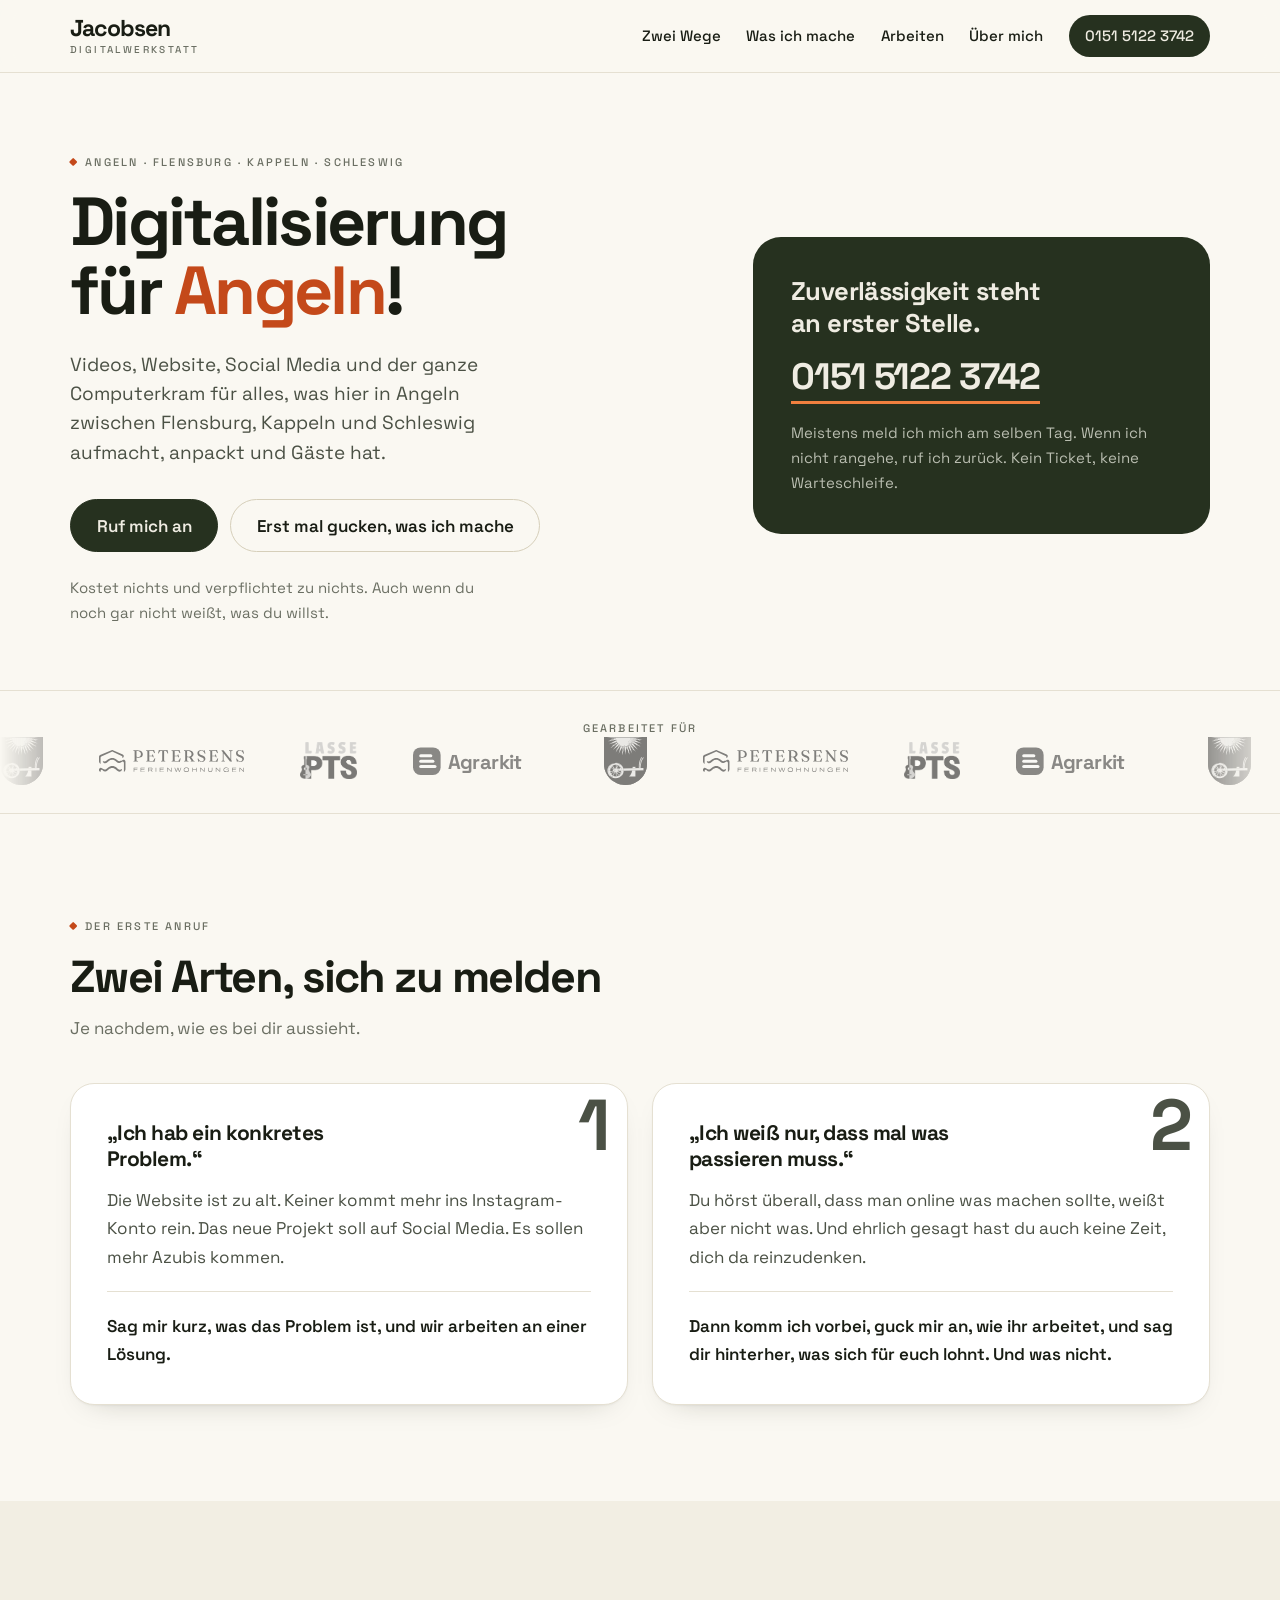
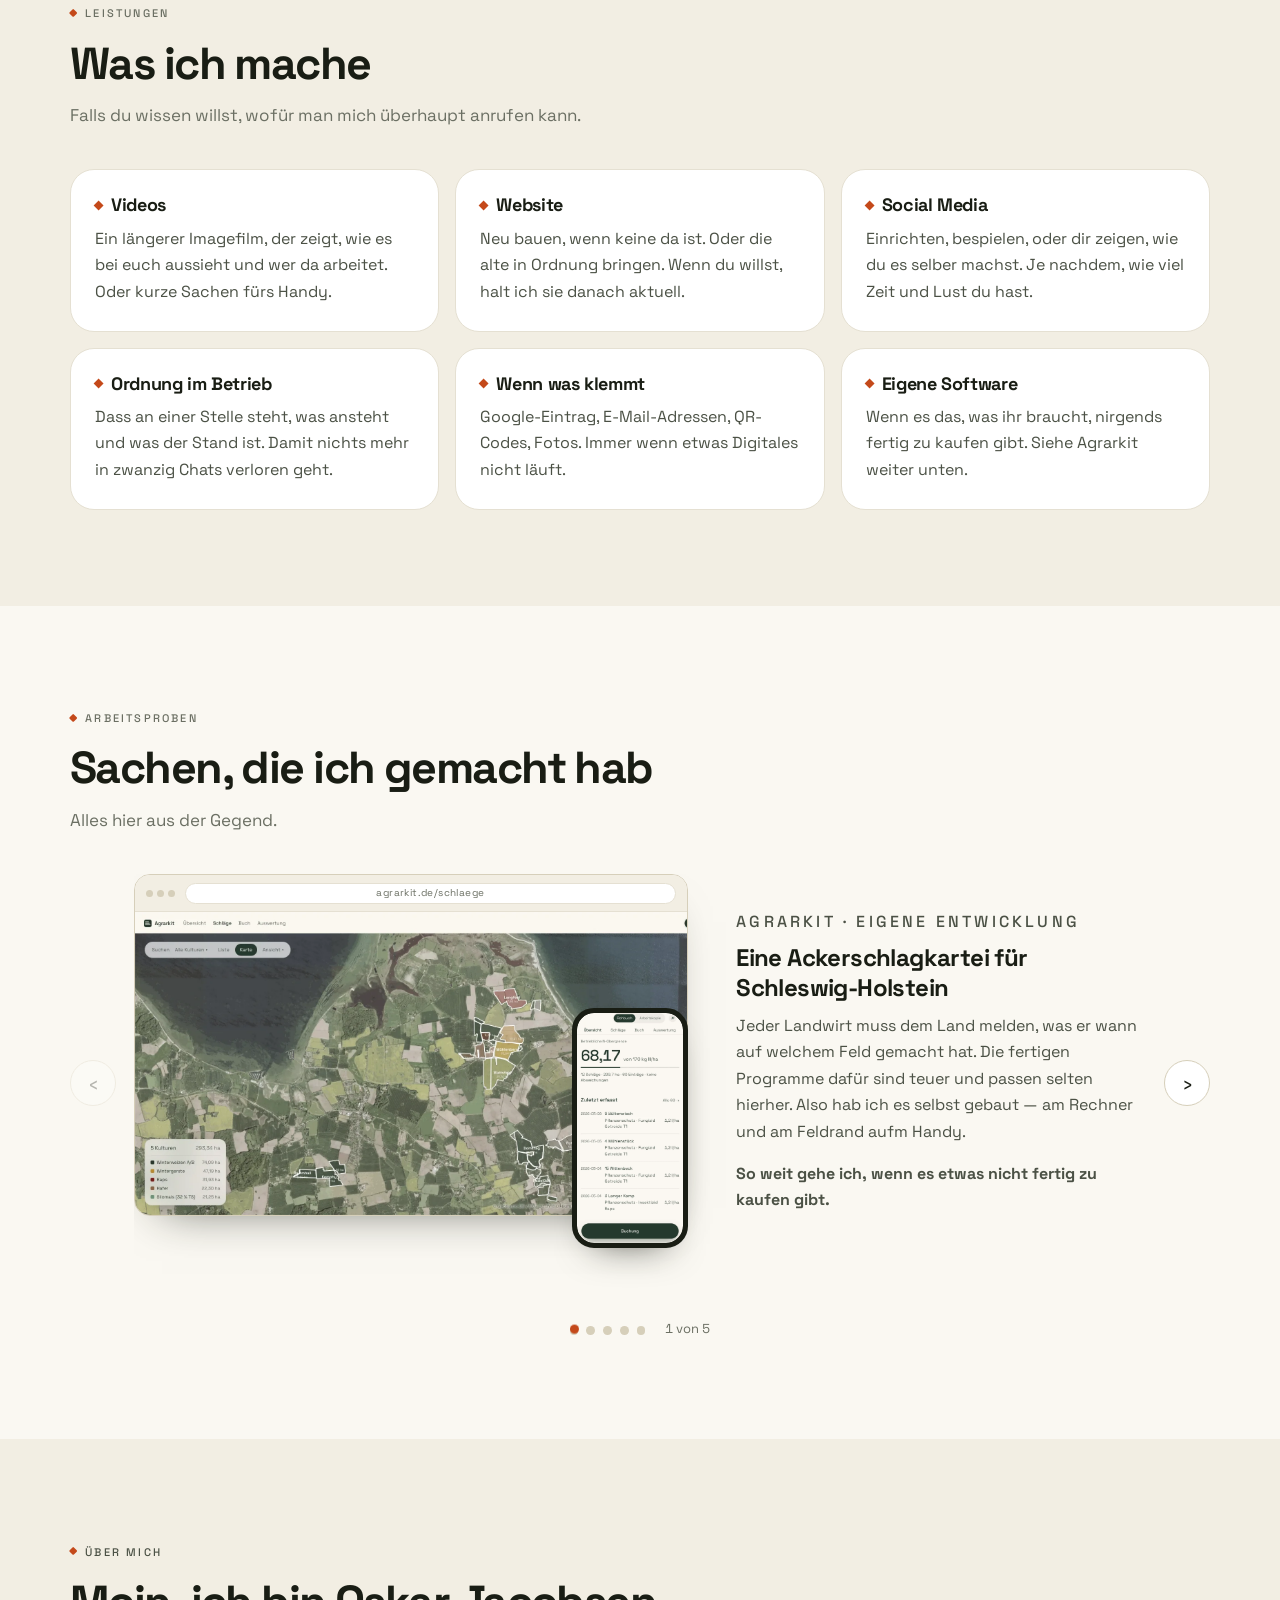
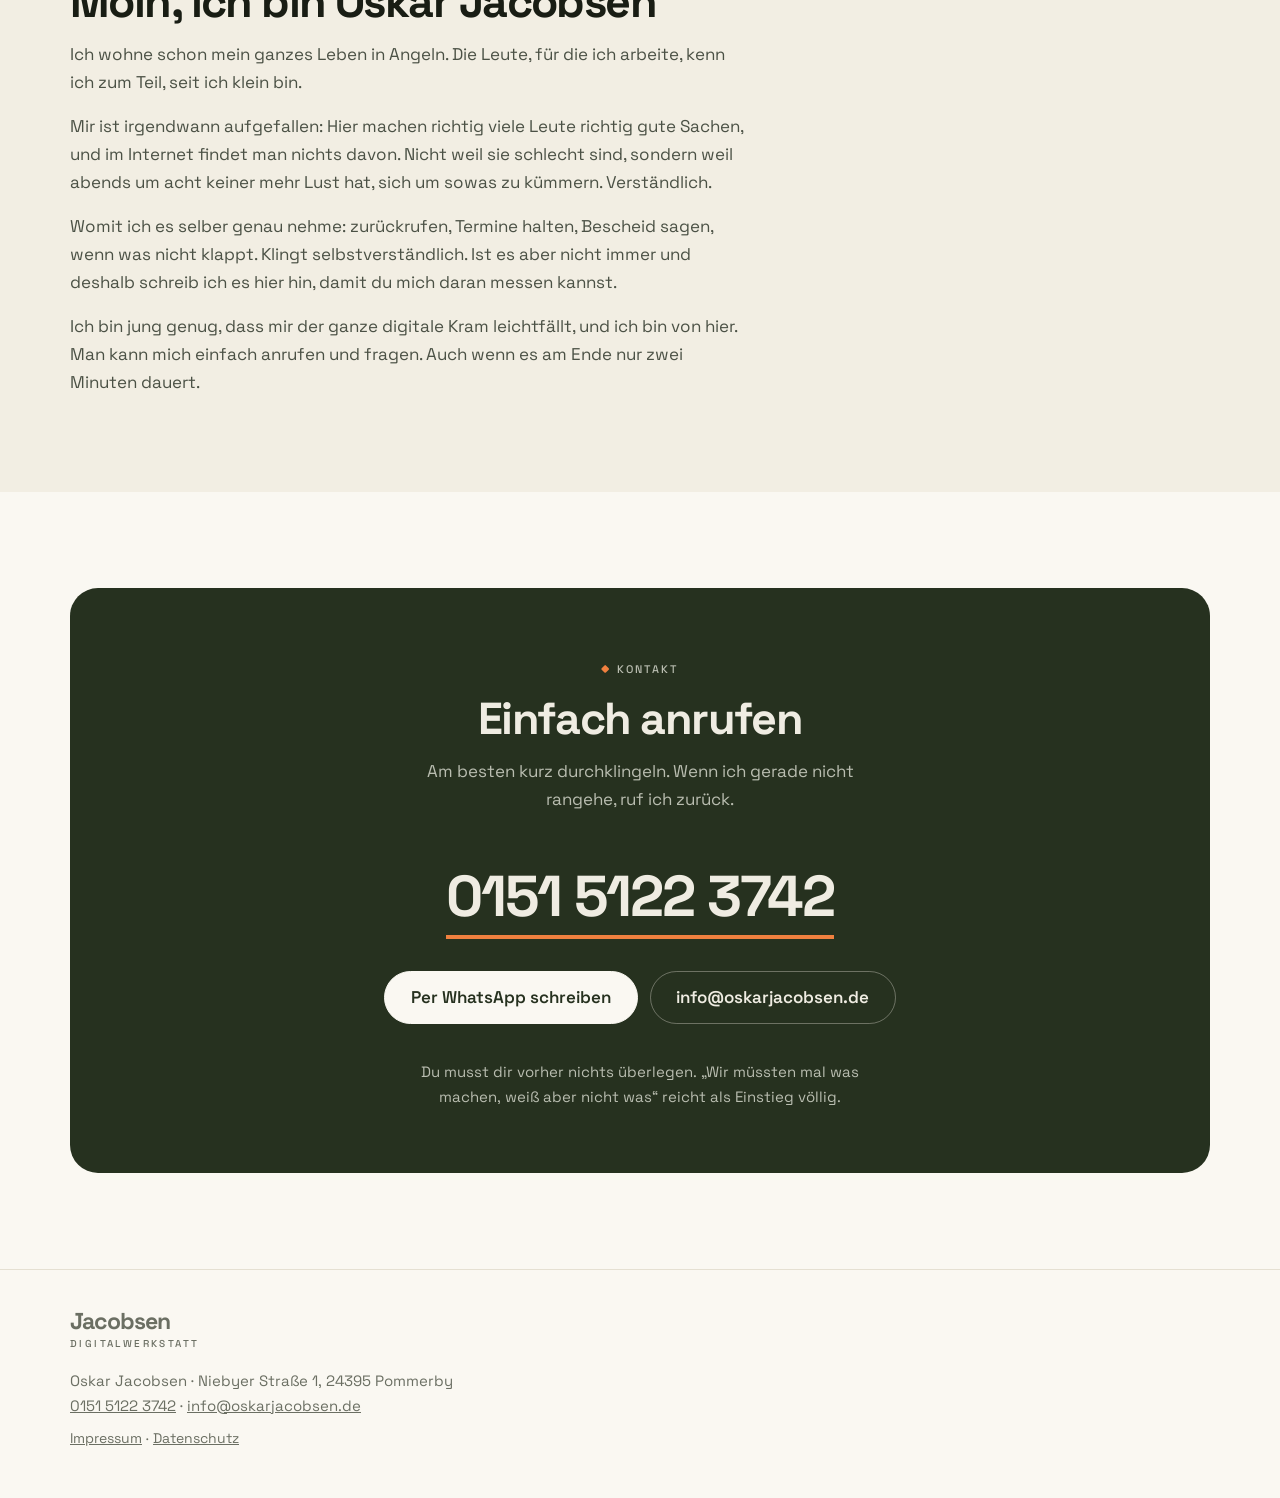
==== commit 683acf26: "Punkte laufen jetzt mit dem Scrollen mit, Folien nach Wirkung sortiert Der Punkt hing hinterher, wei" ====
--- a/index.html
+++ b/index.html
@@ -12,7 +12,7 @@
      der schon mal hier war, die neue Seite mit der alten Gestaltung — und es sieht
      kaputt aus. WICHTIG: bei jeder Änderung an styles.css oder script.js das Datum
      hier hochsetzen, in allen drei HTML-Dateien. -->
-<link rel="stylesheet" href="styles.css?v=2026-08-30b">
+<link rel="stylesheet" href="styles.css?v=2026-08-30c">
 <link rel="icon" href="data:image/svg+xml,<svg xmlns='http://www.w3.org/2000/svg' viewBox='0 0 32 32'><rect width='32' height='32' rx='7' fill='%2326311f'/><text x='16' y='23' font-family='sans-serif' font-size='19' font-weight='700' fill='%23faf8f2' text-anchor='middle'>J</text></svg>">
 </head>
 <body>
@@ -219,83 +219,6 @@
                   data-vor aria-label="Nächste Arbeit">&#8250;</button>
         <div class="karussell__spur" data-spur role="group"
              aria-label="Arbeitsproben, seitlich scrollbar">
-
-          <article class="folie">
-            <div class="folie__medium">
-              <div class="video video--quer">
-                <button class="video__flaeche" type="button"
-                        data-video="sSnNlWChtXg"
-                        data-titel="Imagefilm für die Gemeinde Gelting">
-                  <span class="video__play" aria-hidden="true"></span>
-                  <span class="video__label">Video starten</span>
-                  <span class="video__hinweis">Lädt YouTube</span>
-                </button>
-              </div>
-            </div>
-            <div class="folie__text">
-              <p class="folie__wer">Gemeinde Gelting</p>
-              <h3 class="folie__titel">Imagefilm</h3>
-              <p>Zeigen, was in einer Gemeinde klappen kann, wenn man zusammenarbeitet.</p>
-            </div>
-          </article>
-
-          <article class="folie">
-            <div class="folie__medium">
-              <div class="video video--quer">
-                <button class="video__flaeche" type="button"
-                        data-video="_LAC2w1k5po"
-                        data-titel="Imagefilm für Petersens Ferienwohnungen">
-                  <span class="video__play" aria-hidden="true"></span>
-                  <span class="video__label">Video starten</span>
-                  <span class="video__hinweis">Lädt YouTube</span>
-                </button>
-              </div>
-            </div>
-            <div class="folie__text">
-              <p class="folie__wer">Petersens Ferienwohnungen</p>
-              <h3 class="folie__titel">Imagefilm</h3>
-              <p>Fotos zeigen das Zimmer. Ein Film zeigt, wie die Besitzer ticken.</p>
-              <blockquote class="zitat">
-                <p>„Das ging ja schnell! Mega! Vielen Dank für deine tolle Arbeit!“</p>
-                <cite>Petersens Ferienwohnungen</cite>
-              </blockquote>
-            </div>
-          </article>
-
-          <article class="folie">
-            <div class="folie__medium">
-              <div class="videopaar">
-                <div class="video video--hoch">
-                  <button class="video__flaeche" type="button"
-                          data-video="CHl51cqaKss"
-                          data-titel="Social-Media-Video für Lasse.PTS">
-                    <span class="video__play" aria-hidden="true"></span>
-                    <span class="video__label">Video starten</span>
-                    <span class="video__hinweis">Lädt YouTube</span>
-                  </button>
-                </div>
-                <div class="video video--hoch">
-                  <button class="video__flaeche" type="button"
-                          data-video="nbValIpeoq8"
-                          data-titel="Zweites Social-Media-Video für Lasse.PTS">
-                    <span class="video__play" aria-hidden="true"></span>
-                    <span class="video__label">Video starten</span>
-                    <span class="video__hinweis">Lädt YouTube</span>
-                  </button>
-                </div>
-              </div>
-            </div>
-            <div class="folie__text">
-              <p class="folie__wer">Lasse.PTS</p>
-              <h3 class="folie__titel">Social-Media-Videos fürs Handy</h3>
-              <p>Hochkant, schnell geschnitten, für Instagram und TikTok.</p>
-              <blockquote class="zitat">
-                <p>„Ah geil. Find ich super. Poste ich heute direkt mal 👍“</p>
-                <cite>Lasse.PTS</cite>
-              </blockquote>
-            </div>
-          </article>
-
           <article class="folie">
             <div class="folie__medium">
             <div class="geraete">
@@ -328,7 +251,24 @@
               <p><strong>So weit gehe ich, wenn es etwas nicht fertig zu kaufen gibt.</strong></p>
             </div>
           </article>
-
+          <article class="folie">
+            <div class="folie__medium">
+              <div class="video video--quer">
+                <button class="video__flaeche" type="button"
+                        data-video="sSnNlWChtXg"
+                        data-titel="Imagefilm für die Gemeinde Gelting">
+                  <span class="video__play" aria-hidden="true"></span>
+                  <span class="video__label">Video starten</span>
+                  <span class="video__hinweis">Lädt YouTube</span>
+                </button>
+              </div>
+            </div>
+            <div class="folie__text">
+              <p class="folie__wer">Gemeinde Gelting</p>
+              <h3 class="folie__titel">Imagefilm</h3>
+              <p>Zeigen, was in einer Gemeinde klappen kann, wenn man zusammenarbeitet.</p>
+            </div>
+          </article>
           <article class="folie">
             <div class="folie__medium">
             <div class="geraete">
@@ -352,7 +292,7 @@
             </div>
             <div class="folie__text">
               <p class="folie__wer">agrarkit.de · eigene Entwicklung</p>
-              <h3 class="folie__titel">Die Website dazu</h3>
+              <h3 class="folie__titel">Die Website für Agrarkit</h3>
               <p>
                 Oben in einem Satz, worum es geht. Darunter der Reihe nach die Fragen,
                 die die Leute wirklich stellen. Und ganz unten, wie man mich erreicht.
@@ -360,7 +300,61 @@
               </p>
             </div>
           </article>
-
+          <article class="folie">
+            <div class="folie__medium">
+              <div class="video video--quer">
+                <button class="video__flaeche" type="button"
+                        data-video="_LAC2w1k5po"
+                        data-titel="Imagefilm für Petersens Ferienwohnungen">
+                  <span class="video__play" aria-hidden="true"></span>
+                  <span class="video__label">Video starten</span>
+                  <span class="video__hinweis">Lädt YouTube</span>
+                </button>
+              </div>
+            </div>
+            <div class="folie__text">
+              <p class="folie__wer">Petersens Ferienwohnungen</p>
+              <h3 class="folie__titel">Imagefilm</h3>
+              <p>Fotos zeigen das Zimmer. Ein Film zeigt, wie die Besitzer ticken.</p>
+              <blockquote class="zitat">
+                <p>„Das ging ja schnell! Mega! Vielen Dank für deine tolle Arbeit!“</p>
+                <cite>Petersens Ferienwohnungen</cite>
+              </blockquote>
+            </div>
+          </article>
+          <article class="folie">
+            <div class="folie__medium">
+              <div class="videopaar">
+                <div class="video video--hoch">
+                  <button class="video__flaeche" type="button"
+                          data-video="CHl51cqaKss"
+                          data-titel="Social-Media-Video für Lasse.PTS">
+                    <span class="video__play" aria-hidden="true"></span>
+                    <span class="video__label">Video starten</span>
+                    <span class="video__hinweis">Lädt YouTube</span>
+                  </button>
+                </div>
+                <div class="video video--hoch">
+                  <button class="video__flaeche" type="button"
+                          data-video="nbValIpeoq8"
+                          data-titel="Zweites Social-Media-Video für Lasse.PTS">
+                    <span class="video__play" aria-hidden="true"></span>
+                    <span class="video__label">Video starten</span>
+                    <span class="video__hinweis">Lädt YouTube</span>
+                  </button>
+                </div>
+              </div>
+            </div>
+            <div class="folie__text">
+              <p class="folie__wer">Lasse.PTS</p>
+              <h3 class="folie__titel">Social-Media-Videos fürs Handy</h3>
+              <p>Hochkant, schnell geschnitten, für Instagram und TikTok.</p>
+              <blockquote class="zitat">
+                <p>„Ah geil. Find ich super. Poste ich heute direkt mal 👍“</p>
+                <cite>Lasse.PTS</cite>
+              </blockquote>
+            </div>
+          </article>
           <!-- ========================================================================
                STILLGELEGT: der Kommunalpolitiker
 
@@ -491,6 +485,6 @@
   </div>
 </footer>
 
-<script src="script.js?v=2026-08-30b" defer></script>
+<script src="script.js?v=2026-08-30c" defer></script>
 </body>
 </html>
--- a/styles.css
+++ b/styles.css
@@ -670,7 +670,13 @@
 .karussell__pfeil:hover:not(:disabled) { border-color: var(--tinte); }
 .karussell__pfeil:disabled { opacity: .3; cursor: default; }
 
+/* Die Punkte selbst bleiben ruhig und ändern sich nie. Welche Folie gerade
+   dran ist, zeigt ein einzelner Läufer, der darüber liegt und direkt an der
+   Scrollposition hängt — er wandert also mit der Bewegung mit, statt am Ende
+   hinterherzuspringen. Deshalb hat er auch bewusst KEINE eigene Animation:
+   die Bewegung kommt vom Scrollen, nicht von einem Übergang. */
 .karussell__punkte {
+  position: relative;
   display: flex;
   gap: .5rem;
   margin: 0;
@@ -684,9 +690,20 @@
   border-radius: 50%;
   background: var(--linie-satt);
   cursor: pointer;
-  transition: background-color .15s ease, transform .15s ease;
-}
-.karussell__punkt[aria-current="true"] { background: var(--akzent); transform: scale(1.25); }
+  transition: background-color .15s ease;
+}
+.karussell__punkt:hover { background: var(--grau); }
+
+.karussell__laeufer {
+  position: absolute;
+  left: 0; top: 50%;
+  width: .55rem; height: .55rem;
+  border-radius: var(--pille);
+  background: var(--akzent);
+  transform: translate(0, -50%);
+  pointer-events: none;
+  will-change: transform, width;
+}
 
 .karussell__zaehler {
   font-size: .8125rem;
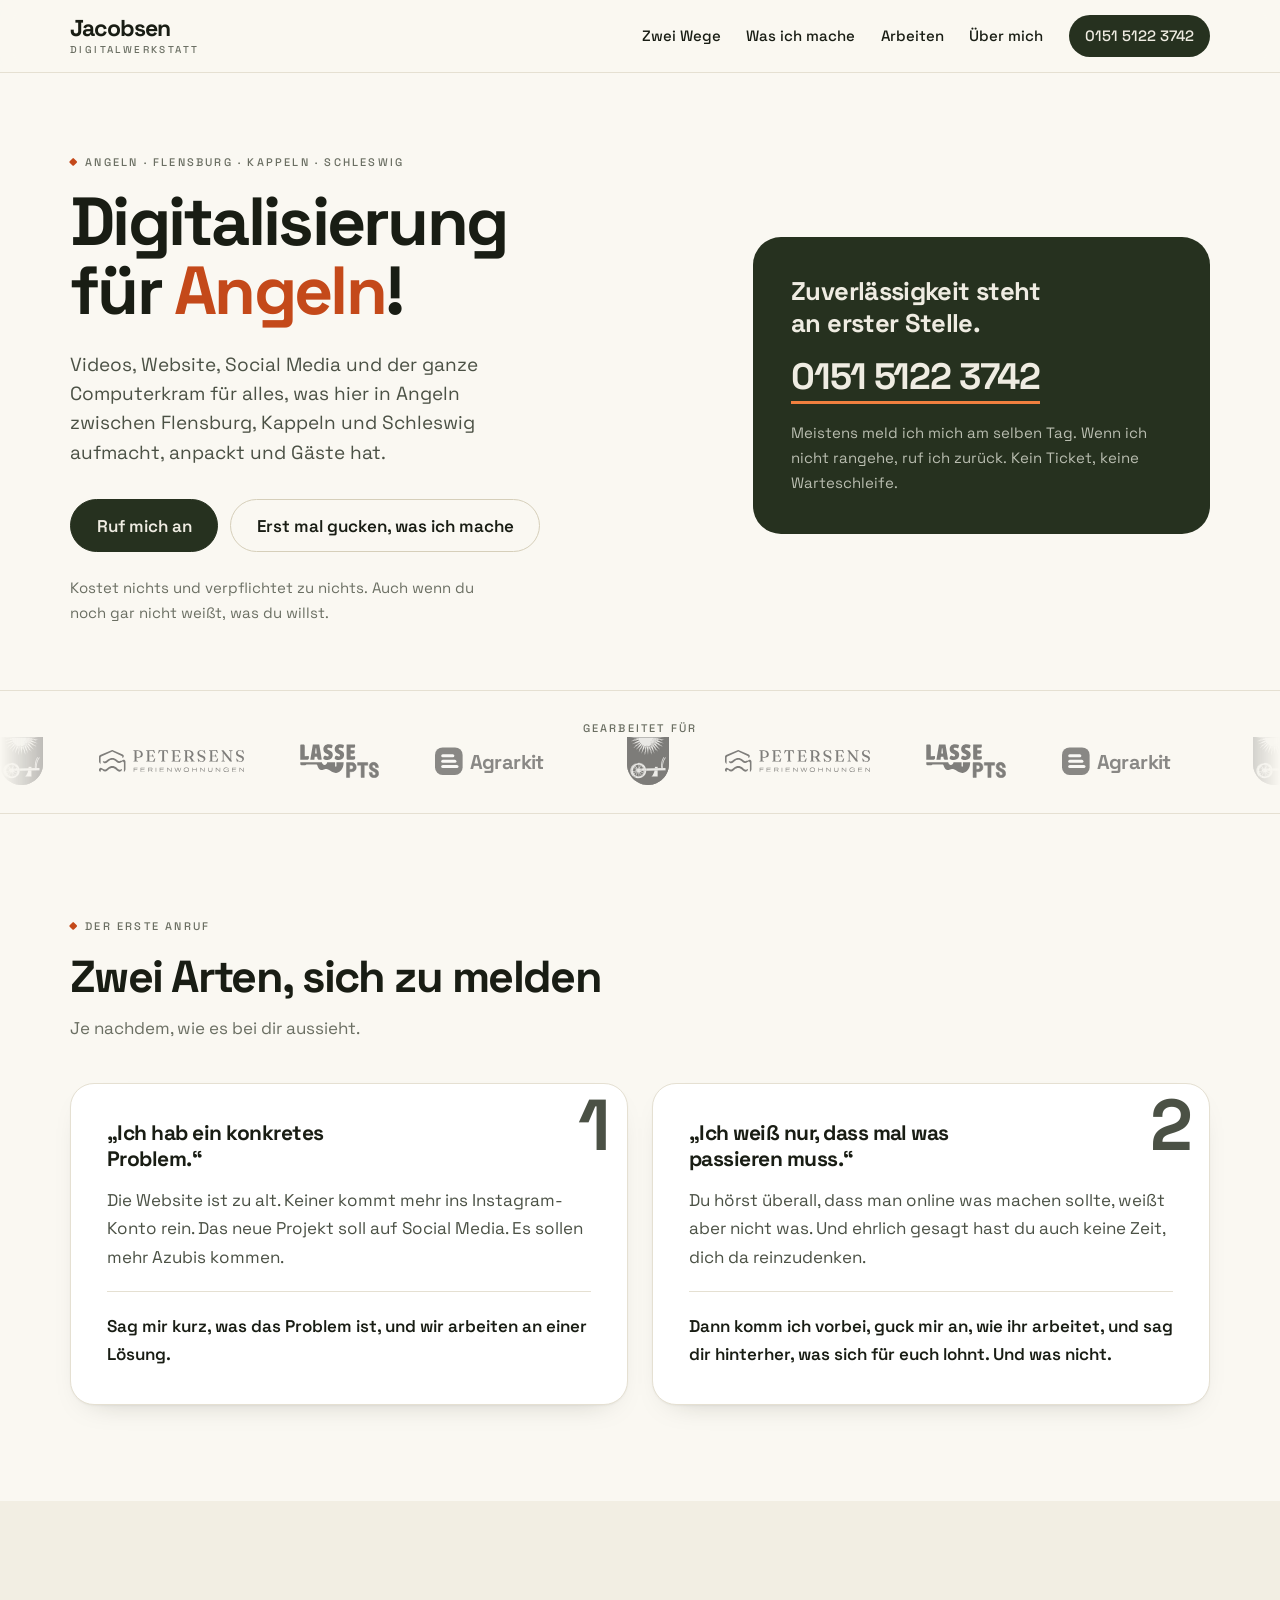
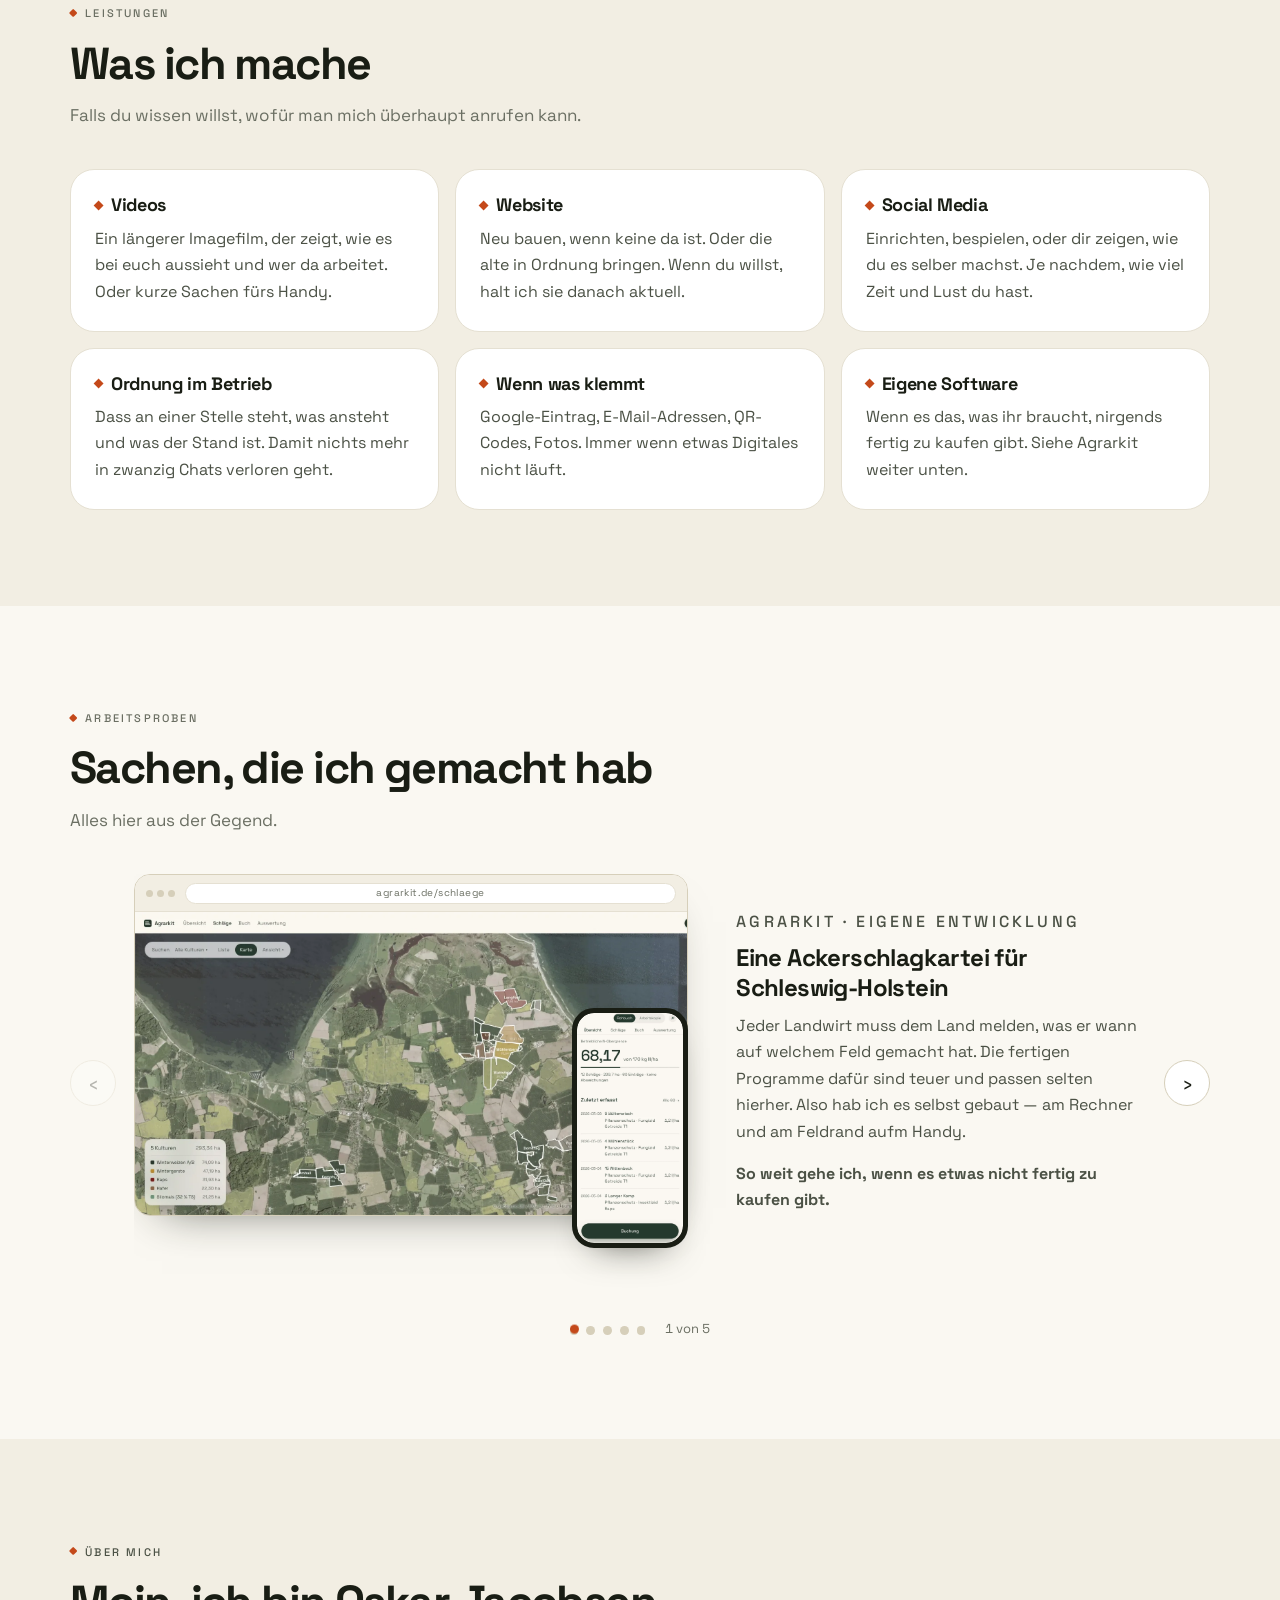
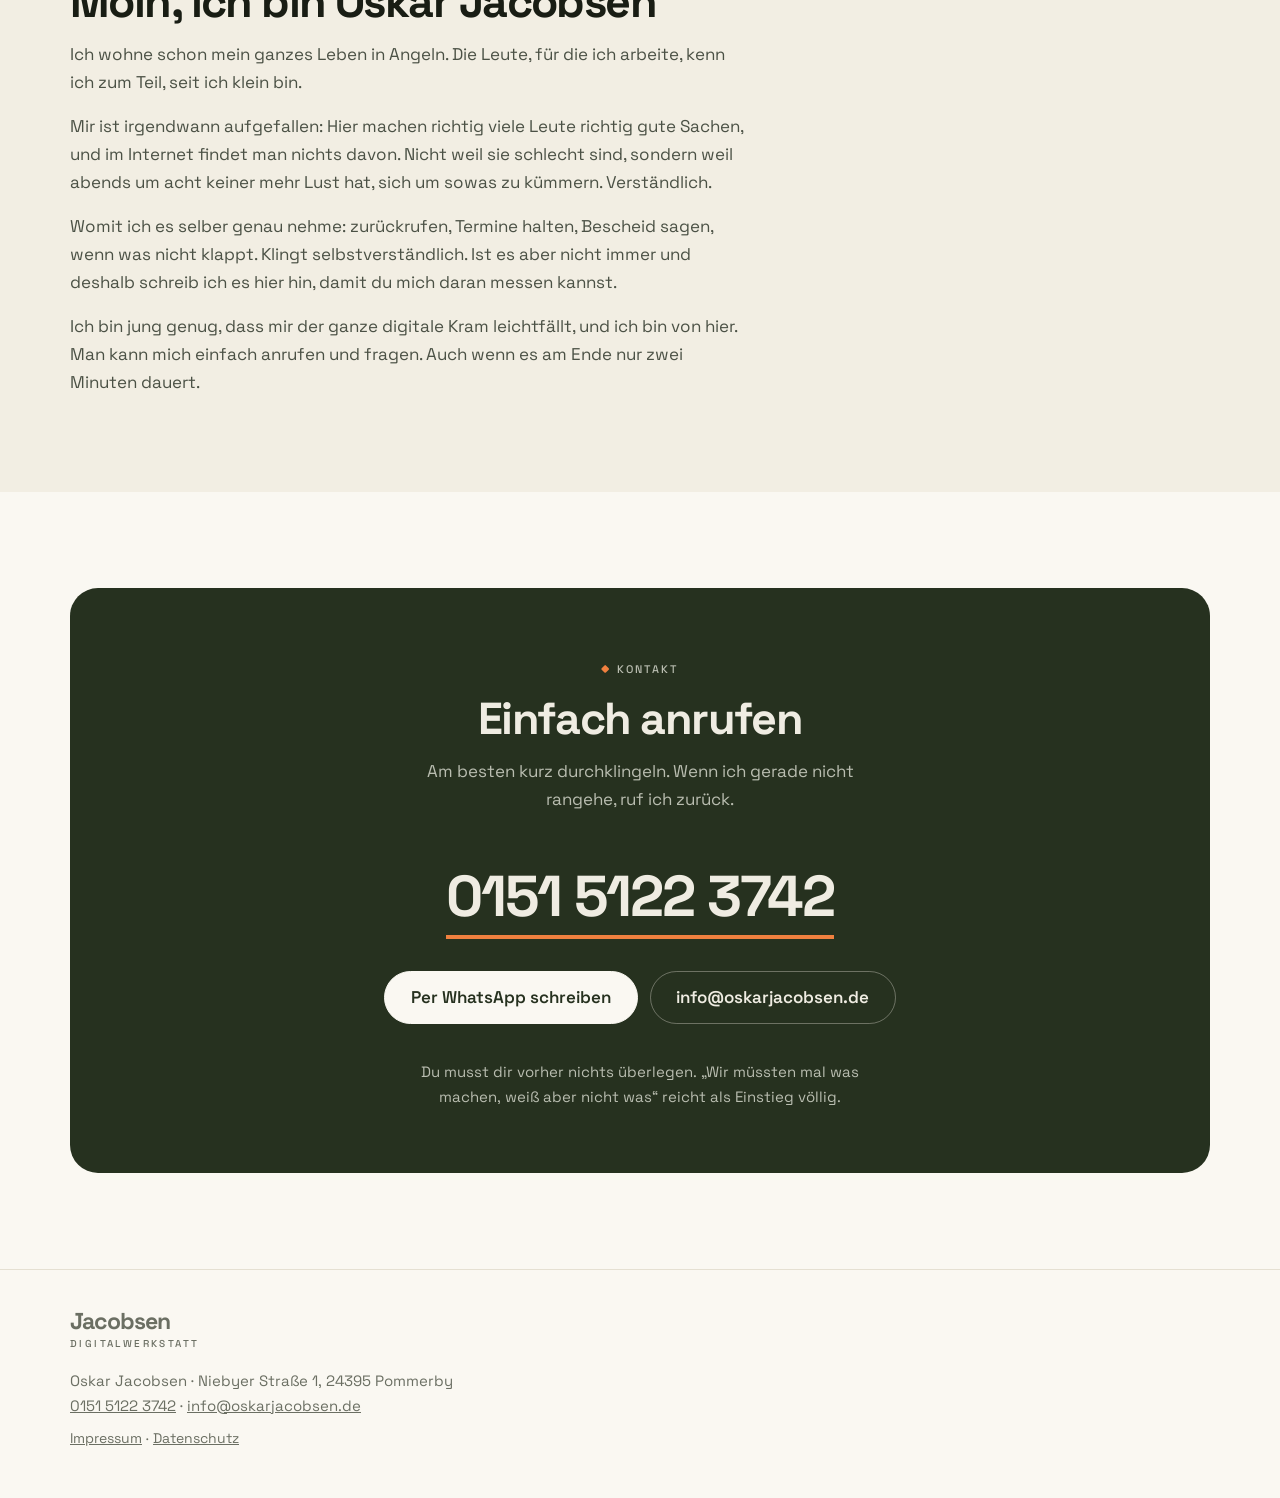
==== commit 6ac652ac: "Lasse.PTS-Logo als Vektor statt freigestelltem PNG Die hochgeladene Lassepts.svg war weiß auf einer " ====
--- a/index.html
+++ b/index.html
@@ -12,7 +12,7 @@
      der schon mal hier war, die neue Seite mit der alten Gestaltung — und es sieht
      kaputt aus. WICHTIG: bei jeder Änderung an styles.css oder script.js das Datum
      hier hochsetzen, in allen drei HTML-Dateien. -->
-<link rel="stylesheet" href="styles.css?v=2026-08-30c">
+<link rel="stylesheet" href="styles.css?v=2026-08-31a">
 <link rel="icon" href="data:image/svg+xml,<svg xmlns='http://www.w3.org/2000/svg' viewBox='0 0 32 32'><rect width='32' height='32' rx='7' fill='%2326311f'/><text x='16' y='23' font-family='sans-serif' font-size='19' font-weight='700' fill='%23faf8f2' text-anchor='middle'>J</text></svg>">
 </head>
 <body>
@@ -105,8 +105,8 @@
                alt="Petersens Ferienwohnungen" width="490" height="76" loading="lazy">
         </li>
         <li>
-          <img class="logo logo--lasse" src="bilder/logos/lasse-pts.png"
-               alt="Lasse.PTS" width="626" height="406" loading="lazy">
+          <img class="logo logo--lasse" src="bilder/logos/lasse-pts.svg"
+               alt="Lasse.PTS" width="848" height="358" loading="lazy">
         </li>
         <li>
           <!-- Agrarkit als SVG direkt im Quelltext: so nimmt die Wortmarke die
@@ -485,6 +485,6 @@
   </div>
 </footer>
 
-<script src="script.js?v=2026-08-30c" defer></script>
+<script src="script.js?v=2026-08-31a" defer></script>
 </body>
 </html>
--- a/styles.css
+++ b/styles.css
@@ -437,7 +437,7 @@
    völlig unterschiedlich groß. Nach Augenmaß gesetzt, nicht gerechnet. */
 .logo--gelting   { height: 3rem; }
 .logo--petersens { height: 1.4rem; }
-.logo--lasse     { height: 2.3rem; }
+.logo--lasse     { height: 2.1rem; }
 .logo--agrarkit  { height: 1.9rem; }
 .logo--agrarkit text { font-family: var(--schrift); font-weight: 700; letter-spacing: -0.03em; }
 
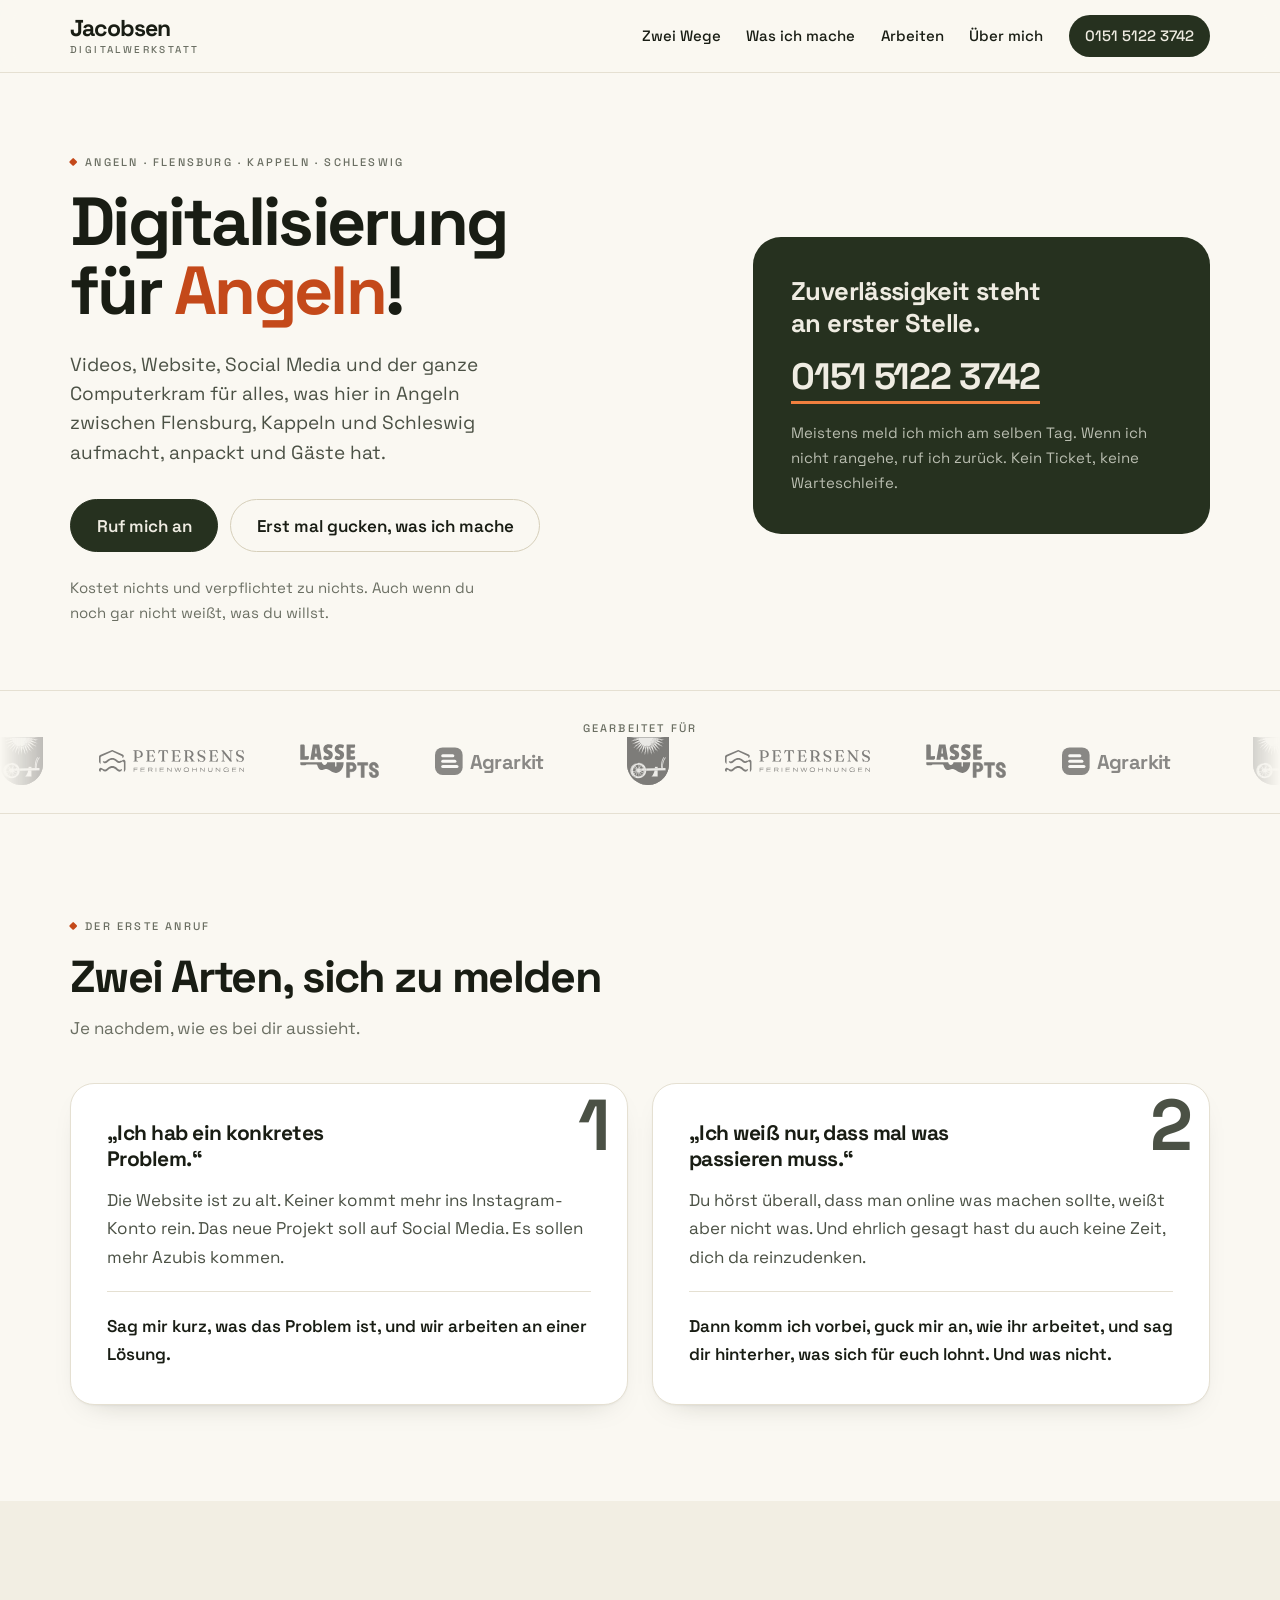
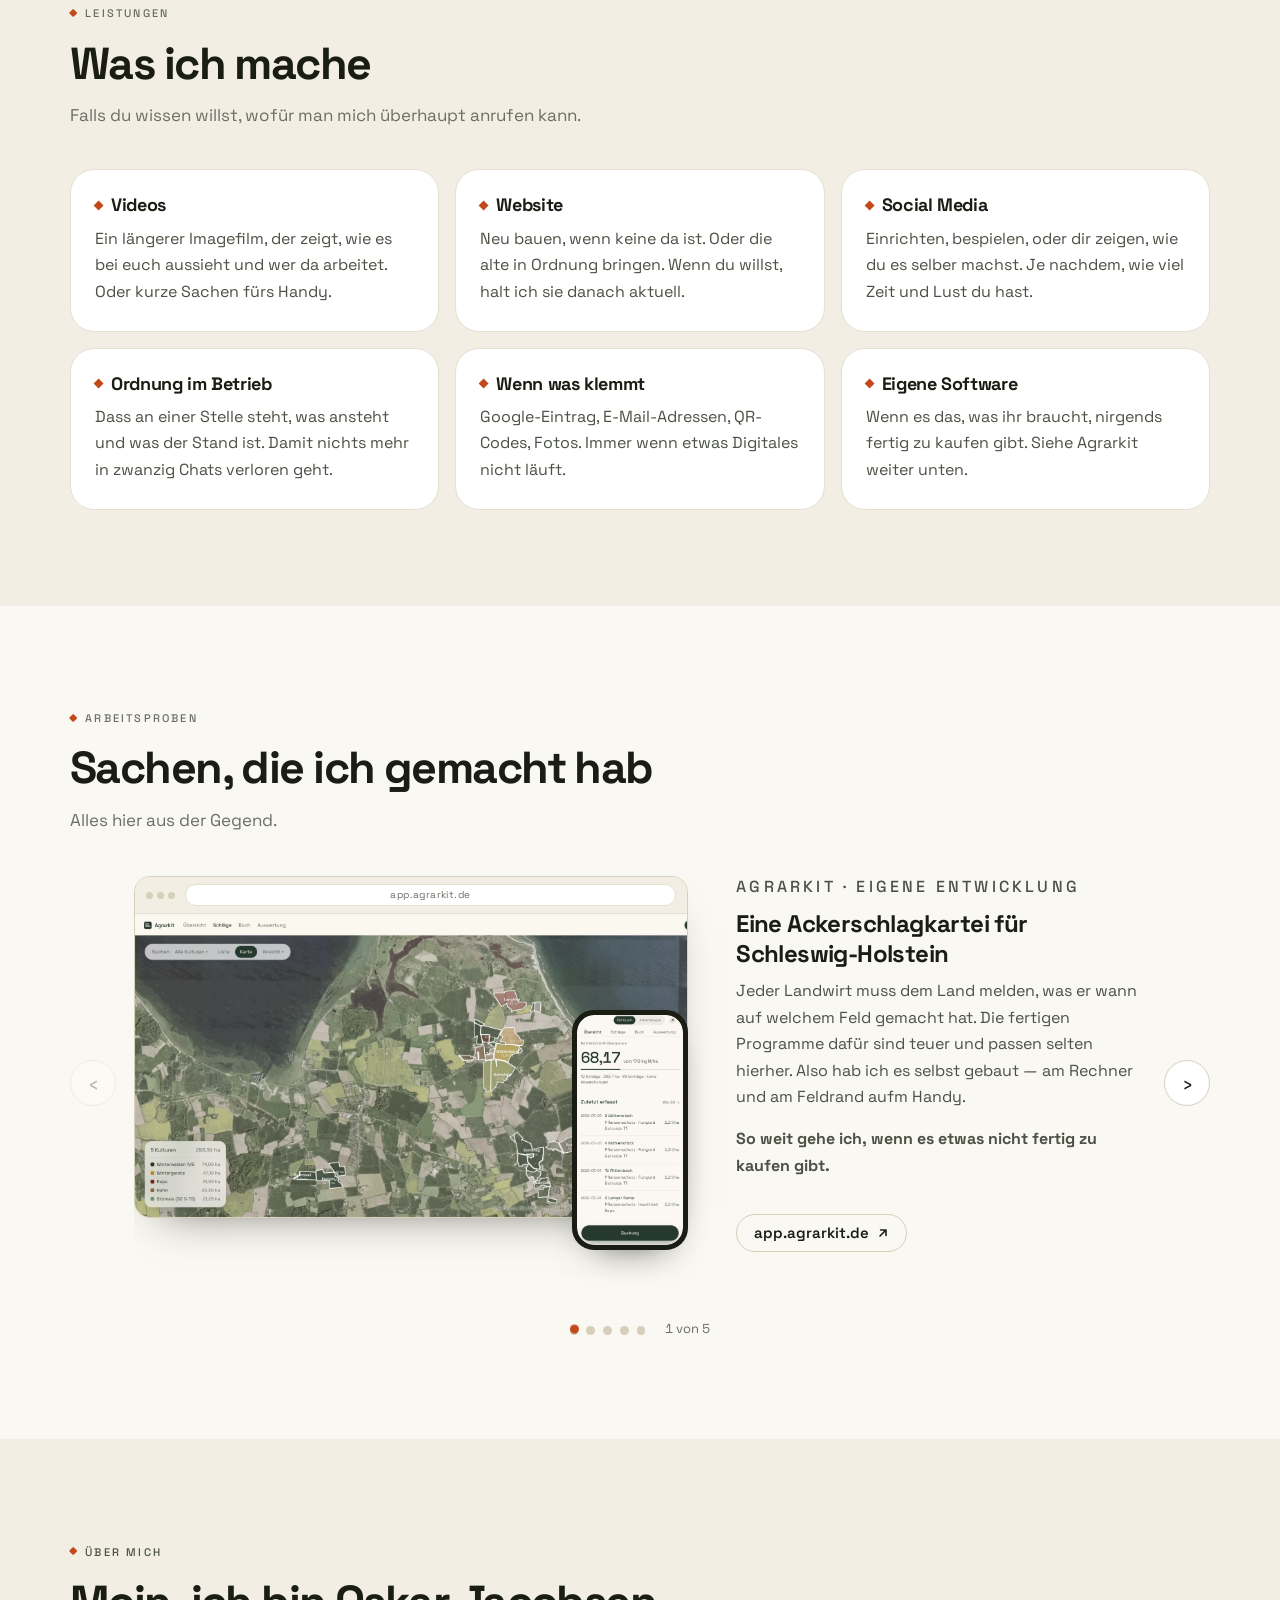
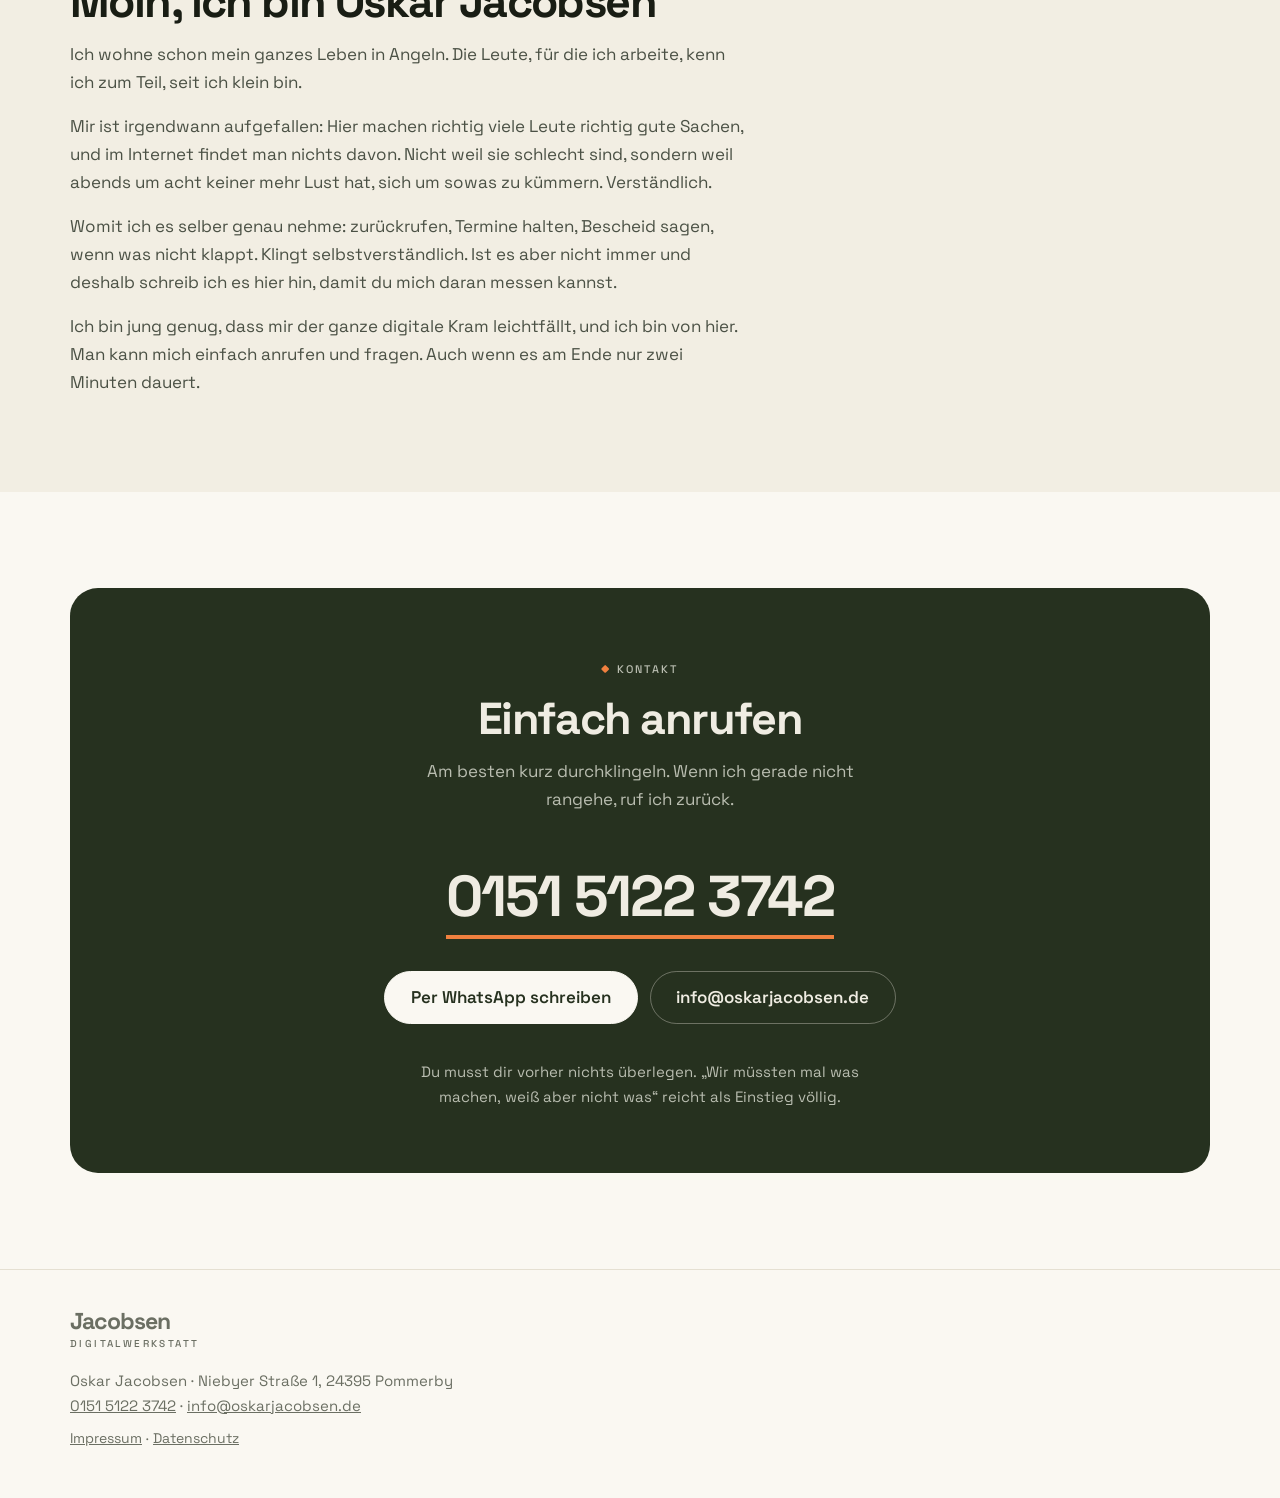
==== commit 11591648: "Links auf app.agrarkit.de und agrarkit.de, jeweils in einem neuen Tab Die Adresse ist die Beschriftu" ====
--- a/index.html
+++ b/index.html
@@ -12,7 +12,7 @@
      der schon mal hier war, die neue Seite mit der alten Gestaltung — und es sieht
      kaputt aus. WICHTIG: bei jeder Änderung an styles.css oder script.js das Datum
      hier hochsetzen, in allen drei HTML-Dateien. -->
-<link rel="stylesheet" href="styles.css?v=2026-08-31a">
+<link rel="stylesheet" href="styles.css?v=2026-08-31d">
 <link rel="icon" href="data:image/svg+xml,<svg xmlns='http://www.w3.org/2000/svg' viewBox='0 0 32 32'><rect width='32' height='32' rx='7' fill='%2326311f'/><text x='16' y='23' font-family='sans-serif' font-size='19' font-weight='700' fill='%23faf8f2' text-anchor='middle'>J</text></svg>">
 </head>
 <body>
@@ -226,7 +226,7 @@
                 <div class="fenster">
                   <div class="fenster__leiste" aria-hidden="true">
                     <span class="fenster__punkte"></span>
-                    <span class="fenster__adresse">agrarkit.de/schlaege</span>
+                    <span class="fenster__adresse">app.agrarkit.de</span>
                   </div>
                   <img class="fenster__bild" src="bilder/agrarkit-karte.webp"
                        alt="Kartenansicht in Agrarkit: Luftbild von Angeln mit farbig markierten Feldern und einer Legende der Kulturen"
@@ -249,6 +249,15 @@
                 Also hab ich es selbst gebaut — am Rechner und am Feldrand aufm Handy.
               </p>
               <p><strong>So weit gehe ich, wenn es etwas nicht fertig zu kaufen gibt.</strong></p>
+              <!-- Fremde Seite, deshalb neuer Tab. rel="noopener" gehört dazu:
+                   ohne das kann die geöffnete Seite über window.opener auf diese
+                   hier zugreifen. Kein noreferrer — dann sieht Agrarkit in der
+                   eigenen Statistik, dass der Besuch von hier kam. -->
+              <a class="seitenlink" href="https://app.agrarkit.de"
+                 target="_blank" rel="noopener">
+                app.agrarkit.de<svg class="seitenlink__pfeil" viewBox="0 0 12 12" aria-hidden="true"><path d="M3 9 9 3M3.6 3H9v5.4" fill="none" stroke="currentColor" stroke-width="1.6" stroke-linecap="round" stroke-linejoin="round"/></svg>
+                <span class="nur-vorlesen">(öffnet in einem neuen Tab)</span>
+              </a>
             </div>
           </article>
           <article class="folie">
@@ -257,9 +266,14 @@
                 <button class="video__flaeche" type="button"
                         data-video="sSnNlWChtXg"
                         data-titel="Imagefilm für die Gemeinde Gelting">
+                  <img class="video__bild" src="bilder/video-gelting.webp"
+                       alt="Luftbild über Gelting mit dem Wappen der Gemeinde"
+                       width="1200" height="675" loading="lazy" decoding="async">
                   <span class="video__play" aria-hidden="true"></span>
-                  <span class="video__label">Video starten</span>
-                  <span class="video__hinweis">Lädt YouTube</span>
+                  <span class="video__marke">
+                    <span class="video__label">Video starten</span>
+                    <span class="video__hinweis">Lädt YouTube</span>
+                  </span>
                 </button>
               </div>
             </div>
@@ -298,6 +312,15 @@
                 die die Leute wirklich stellen. Und ganz unten, wie man mich erreicht.
                 So eine Seite bau ich dir genauso.
               </p>
+              <!-- Fremde Seite, deshalb neuer Tab. rel="noopener" gehört dazu:
+                   ohne das kann die geöffnete Seite über window.opener auf diese
+                   hier zugreifen. Kein noreferrer — dann sieht Agrarkit in der
+                   eigenen Statistik, dass der Besuch von hier kam. -->
+              <a class="seitenlink" href="https://agrarkit.de"
+                 target="_blank" rel="noopener">
+                agrarkit.de<svg class="seitenlink__pfeil" viewBox="0 0 12 12" aria-hidden="true"><path d="M3 9 9 3M3.6 3H9v5.4" fill="none" stroke="currentColor" stroke-width="1.6" stroke-linecap="round" stroke-linejoin="round"/></svg>
+                <span class="nur-vorlesen">(öffnet in einem neuen Tab)</span>
+              </a>
             </div>
           </article>
           <article class="folie">
@@ -306,9 +329,14 @@
                 <button class="video__flaeche" type="button"
                         data-video="_LAC2w1k5po"
                         data-titel="Imagefilm für Petersens Ferienwohnungen">
+                  <img class="video__bild" src="bilder/video-petersens.webp"
+                       alt="Luftbild über die Felder bei Petersens Ferienwohnungen"
+                       width="1200" height="675" loading="lazy" decoding="async">
                   <span class="video__play" aria-hidden="true"></span>
-                  <span class="video__label">Video starten</span>
-                  <span class="video__hinweis">Lädt YouTube</span>
+                  <span class="video__marke">
+                    <span class="video__label">Video starten</span>
+                    <span class="video__hinweis">Lädt YouTube</span>
+                  </span>
                 </button>
               </div>
             </div>
@@ -329,18 +357,28 @@
                   <button class="video__flaeche" type="button"
                           data-video="CHl51cqaKss"
                           data-titel="Social-Media-Video für Lasse.PTS">
+                    <img class="video__bild" src="bilder/video-lasse-1.webp"
+                         alt="Standbild aus dem Video: jemand winkt aus dem Schiebedach eines gelben Autos"
+                         width="473" height="841" loading="lazy" decoding="async">
                     <span class="video__play" aria-hidden="true"></span>
-                    <span class="video__label">Video starten</span>
-                    <span class="video__hinweis">Lädt YouTube</span>
+                    <span class="video__marke">
+                      <span class="video__label">Video starten</span>
+                      <span class="video__hinweis">Lädt YouTube</span>
+                    </span>
                   </button>
                 </div>
                 <div class="video video--hoch">
                   <button class="video__flaeche" type="button"
                           data-video="nbValIpeoq8"
                           data-titel="Zweites Social-Media-Video für Lasse.PTS">
+                    <img class="video__bild" src="bilder/video-lasse-2.webp"
+                         alt="Standbild aus dem Video: ein Musiker mit Gitarre bei einem Abendkonzert"
+                         width="537" height="955" loading="lazy" decoding="async">
                     <span class="video__play" aria-hidden="true"></span>
-                    <span class="video__label">Video starten</span>
-                    <span class="video__hinweis">Lädt YouTube</span>
+                    <span class="video__marke">
+                      <span class="video__label">Video starten</span>
+                      <span class="video__hinweis">Lädt YouTube</span>
+                    </span>
                   </button>
                 </div>
               </div>
@@ -485,6 +523,6 @@
   </div>
 </footer>
 
-<script src="script.js?v=2026-08-31a" defer></script>
+<script src="script.js?v=2026-08-31d" defer></script>
 </body>
 </html>
--- a/styles.css
+++ b/styles.css
@@ -106,6 +106,24 @@
   max-width: var(--wrap);
   margin-inline: auto;
   padding-inline: var(--luft);
+}
+
+/* Nur für Vorlesesoftware. Nicht display:none — das würde auch dort
+   verschwinden. Stattdessen auf einen Punkt zusammengezogen.
+
+   Achtung beim Einbauen: das Ding ist position:absolute und sucht sich den
+   nächsten positionierten Vorfahren. Liegt der außerhalb eines scrollenden
+   Kastens — etwa der Karussell-Spur —, entkommt es dessen Beschneidung und
+   zieht die ganze Seite in die Breite. Der Elternteil muss deshalb selbst
+   position:relative haben, siehe .seitenlink. */
+.nur-vorlesen {
+  position: absolute;
+  width: 1px; height: 1px;
+  margin: -1px; padding: 0;
+  overflow: hidden;
+  clip-path: inset(50%);
+  white-space: nowrap;
+  border: 0;
 }
 
 .skip { position: absolute; left: -9999px; }
@@ -594,6 +612,38 @@
 }
 .folie__text p { color: var(--tinte-70); font-size: 1rem; }
 
+/* Link auf die echte Seite. Bewusst kleiner als die Knöpfe im Hero — hier
+   soll man weiterlesen können, nicht abbiegen müssen. Die Adresse ist die
+   Beschriftung: dann weiß man vorher, wo man landet. */
+.seitenlink {
+  /* hält .nur-vorlesen bei sich — siehe Kommentar dort */
+  position: relative;
+  display: inline-flex;
+  align-items: center;
+  gap: .5rem;
+  margin-top: 1.2rem;
+  padding: .55rem 1.05rem;
+  border: 1.5px solid var(--linie-satt);
+  border-radius: var(--pille);
+  color: var(--tinte);
+  text-decoration: none;
+  font-weight: 600;
+  font-size: .9375rem;
+  line-height: 1.2;
+  transition: border-color .15s ease, background-color .15s ease, transform .15s ease;
+}
+.seitenlink:hover {
+  border-color: var(--tinte);
+  background: var(--karte);
+  transform: translateY(-1px);
+}
+.seitenlink__pfeil {
+  width: 12px; height: 12px;
+  flex: none;
+  transition: transform .15s ease;
+}
+.seitenlink:hover .seitenlink__pfeil { transform: translate(1px, -1px); }
+
 /* --- Handy: gar kein Karussell ---
    Untereinander, ohne Knöpfe, ohne Wischen. Auf einem kleinen Bildschirm ist
    scrollen die Bedienung, die jeder kennt. */
@@ -736,21 +786,55 @@
   width: 100%;
   height: 100%;
   display: flex;
-  flex-direction: column;
   align-items: center;
   justify-content: center;
-  gap: .8rem;
   background: radial-gradient(circle at 50% 42%, var(--gruen-2) 0%, var(--gruen) 72%);
   border: 0;
   color: var(--auf-gruen);
   font: inherit;
   cursor: pointer;
-  padding: 1rem;
-}
+  padding: .9rem;
+}
+
+/* Das Standbild liegt im Knopf, nicht dahinter. Beim Klick ersetzt das
+   Skript den ganzen Knopf durch den Player — damit ist das Bild mit weg.
+   Die Bilder liegen hier im Ordner, es geht kein Request an YouTube. */
+.video__bild {
+  position: absolute;
+  inset: 0;
+  width: 100%;
+  height: 100%;
+  object-fit: cover;
+  display: block;
+}
+/* Ein gleichmäßiger Schleier über dem Standbild. Er nimmt hellen Aufnahmen
+   die Spitze, damit die orangene Scheibe überall gleich gut sitzt. Er hängt
+   an der Klickfläche, nicht am Rahmen — sonst läge er nach dem Klick über
+   dem laufenden Video. */
+.video__flaeche::after {
+  content: "";
+  position: absolute;
+  inset: 0;
+  background: rgba(25, 29, 20, .3);
+}
+/* Milchglas, dasselbe Prinzip wie die Kopfleiste beim Scrollen: getönte
+   Fläche plus Weichzeichner. Dadurch darf die Scheibe wieder mittig sitzen —
+   man sieht durch sie hindurch, was im Bild darunter passiert.
+
+   Bei 65 % liest sich die Scheibe auch über einem dunklen Bild noch als
+   weiß und man sieht trotzdem hindurch. Viel weiter runter geht es nicht:
+   unter etwa 55 % verliert das dunkle Dreieck auf einem dunklen Standbild
+   den Kontrast. So sind es im schlechtesten Fall 5,6:1. */
 .video__play {
-  width: 58px; height: 58px;
+  z-index: 1;
+  width: 46px; height: 46px;
   border-radius: 50%;
-  background: var(--akzent-hell);
+  background: rgba(250, 248, 242, .65);
+  -webkit-backdrop-filter: saturate(140%) blur(8px);
+  backdrop-filter: saturate(140%) blur(8px);
+  /* Ohne Ring verschwindet die helle Scheibe auf einem hellen Himmel. Mit
+     ihm sind es an beiden Extremen mindestens 4:1 zum Untergrund. */
+  box-shadow: 0 0 0 1.5px rgba(21, 26, 17, .5), 0 3px 14px rgba(15, 18, 12, .28);
   position: relative;
   transition: transform .15s ease, background-color .15s ease;
 }
@@ -760,11 +844,29 @@
   top: 50%; left: 54%;
   transform: translate(-50%, -50%);
   border-style: solid;
-  border-width: 10px 0 10px 16px;
+  border-width: 8px 0 8px 13px;
   border-color: transparent transparent transparent var(--gruen);
 }
-.video__flaeche:hover .video__play { transform: scale(1.08); background: var(--auf-gruen); }
-
+.video__flaeche:hover .video__play {
+  transform: scale(1.08);
+  background: rgba(250, 248, 242, .88);
+}
+
+/* Beschriftung auf eigener deckender Fläche unten links. Auf einem Foto
+   ist der Untergrund nicht vorhersehbar — hinter dieser Fläche schon, und
+   damit stimmt der Kontrast auf jedem Standbild. */
+.video__marke {
+  position: absolute;
+  z-index: 1;
+  left: .9rem;
+  bottom: .9rem;
+  display: grid;
+  gap: .1rem;
+  padding: .5rem .85rem;
+  border-radius: var(--r);
+  background: rgba(21, 26, 17, .86);
+  text-align: left;
+}
 .video__label { font-weight: 700; font-size: .9375rem; letter-spacing: -0.02em; }
 .video__hinweis {
   font-size: .625rem;
@@ -772,6 +874,26 @@
   text-transform: uppercase;
   color: var(--auf-gruen-weich);
 }
+
+/* Die Hochkant-Videos stehen zu zweit nebeneinander und sind entsprechend
+   schmal. Dort bleibt nur der kurze Hinweis stehen; wofür der Knopf da ist,
+   sagt die orangene Scheibe deutlich genug. Vorgelesen wird ohnehin das
+   aria-label, das script.js auf den Knopf setzt. */
+.video--hoch .video__flaeche { padding: .55rem; }
+.video--hoch .video__play { width: 38px; height: 38px; }
+.video--hoch .video__play::after { border-width: 7px 0 7px 11px; }
+/* Der Hinweis wird zum schmalen Streifen über die ganze Breite. Nebeneinander
+   wie bei den Querformaten wird es hier auf dem Handy zu eng — dann bricht
+   „LÄDT YOUTUBE“ um und der halbe Ausschnitt ist zu. */
+.video--hoch .video__marke {
+  position: absolute;
+  left: 0; right: 0; bottom: 0;
+  padding: .5rem .4rem;
+  border-radius: 0;
+  text-align: center;
+}
+.video--hoch .video__label { display: none; }
+.video--hoch .video__hinweis { font-size: .5625rem; letter-spacing: .15em; }
 .video iframe { position: absolute; inset: 0; width: 100%; height: 100%; border: 0; }
 
 /* ---------- Kundenzitate -------------------------------------------------- */
@@ -1002,7 +1124,8 @@
 @media (prefers-reduced-motion: reduce) {
   html { scroll-behavior: auto; }
   * { transition: none !important; animation: none !important; }
-  .btn:hover, .leistungen li:hover { transform: none; }
+  .btn:hover, .leistungen li:hover, .seitenlink:hover { transform: none; }
+  .seitenlink:hover .seitenlink__pfeil { transform: none; }
   /* Laufleiste steht still und bricht wieder um, statt abgeschnitten
      an einer Stelle zu verharren. */
   .laufband__spur.ist-bewegt { flex-wrap: wrap; width: auto; justify-content: center; }
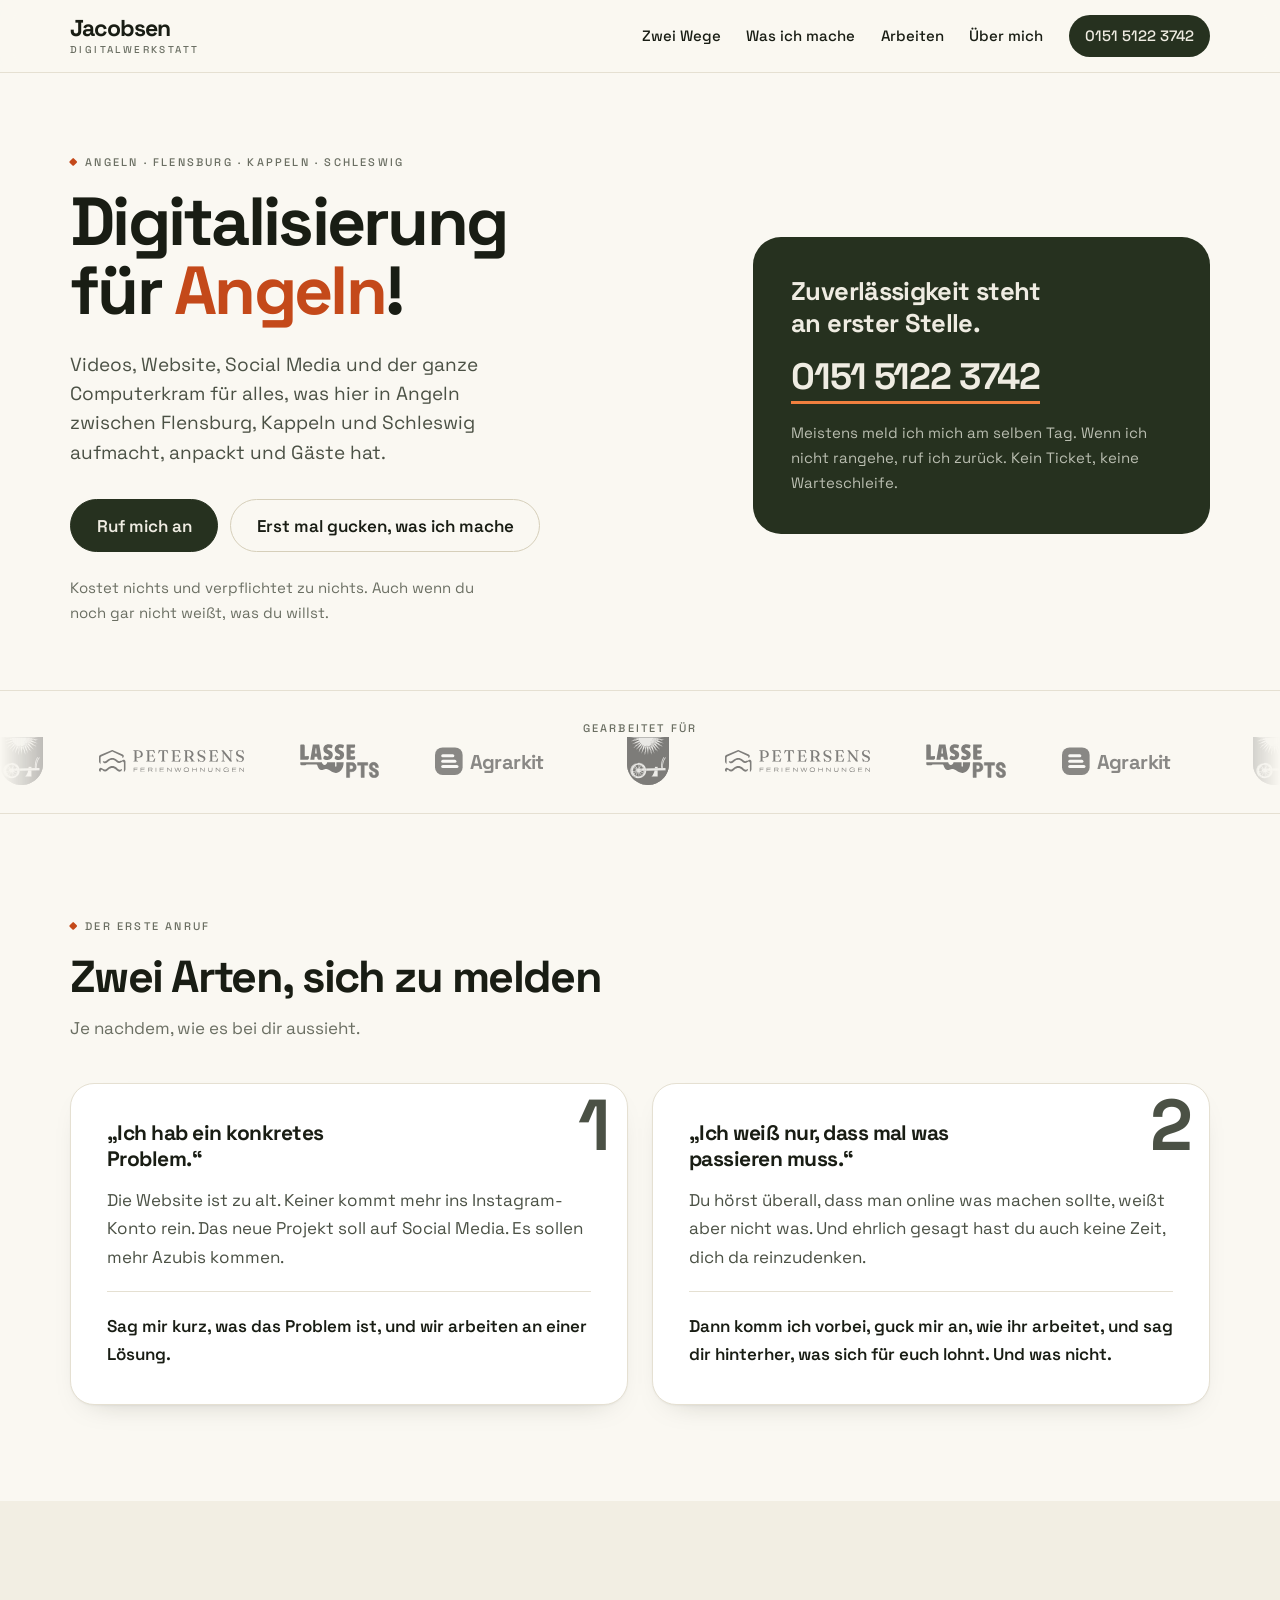
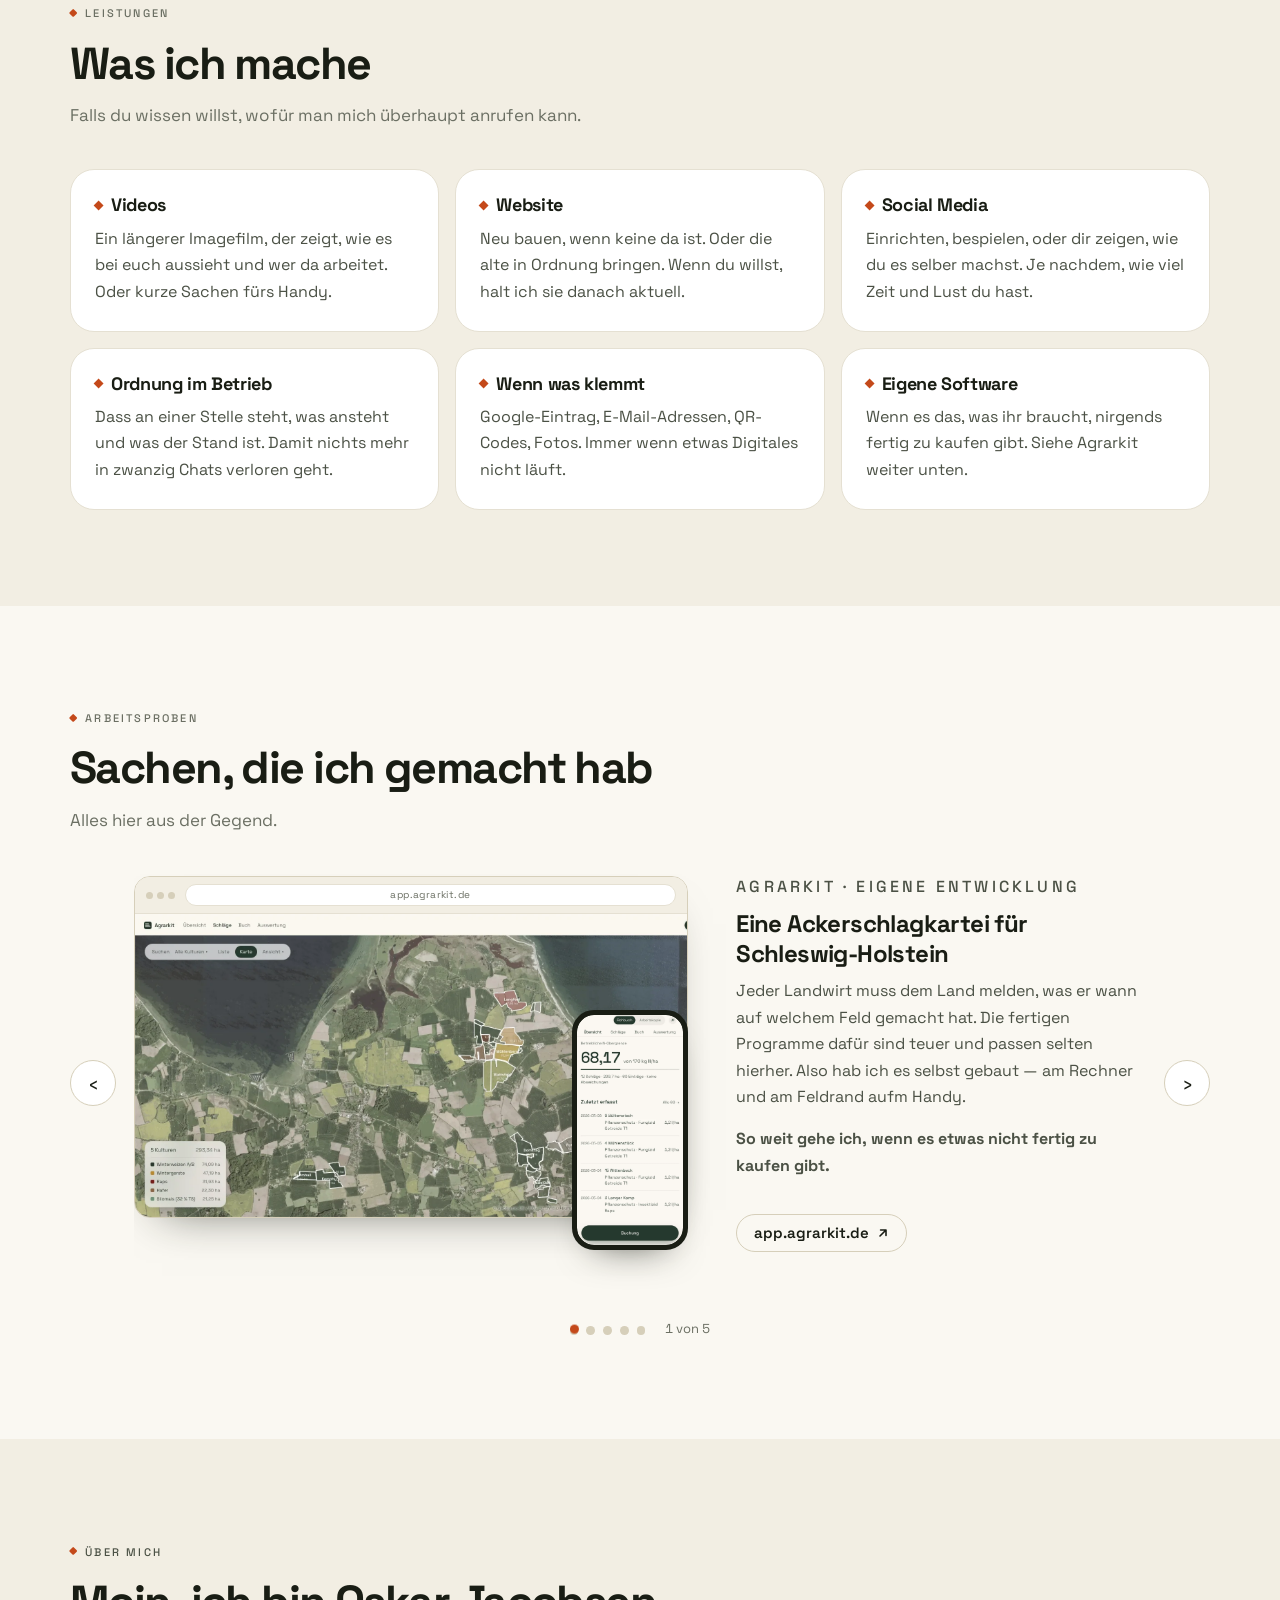
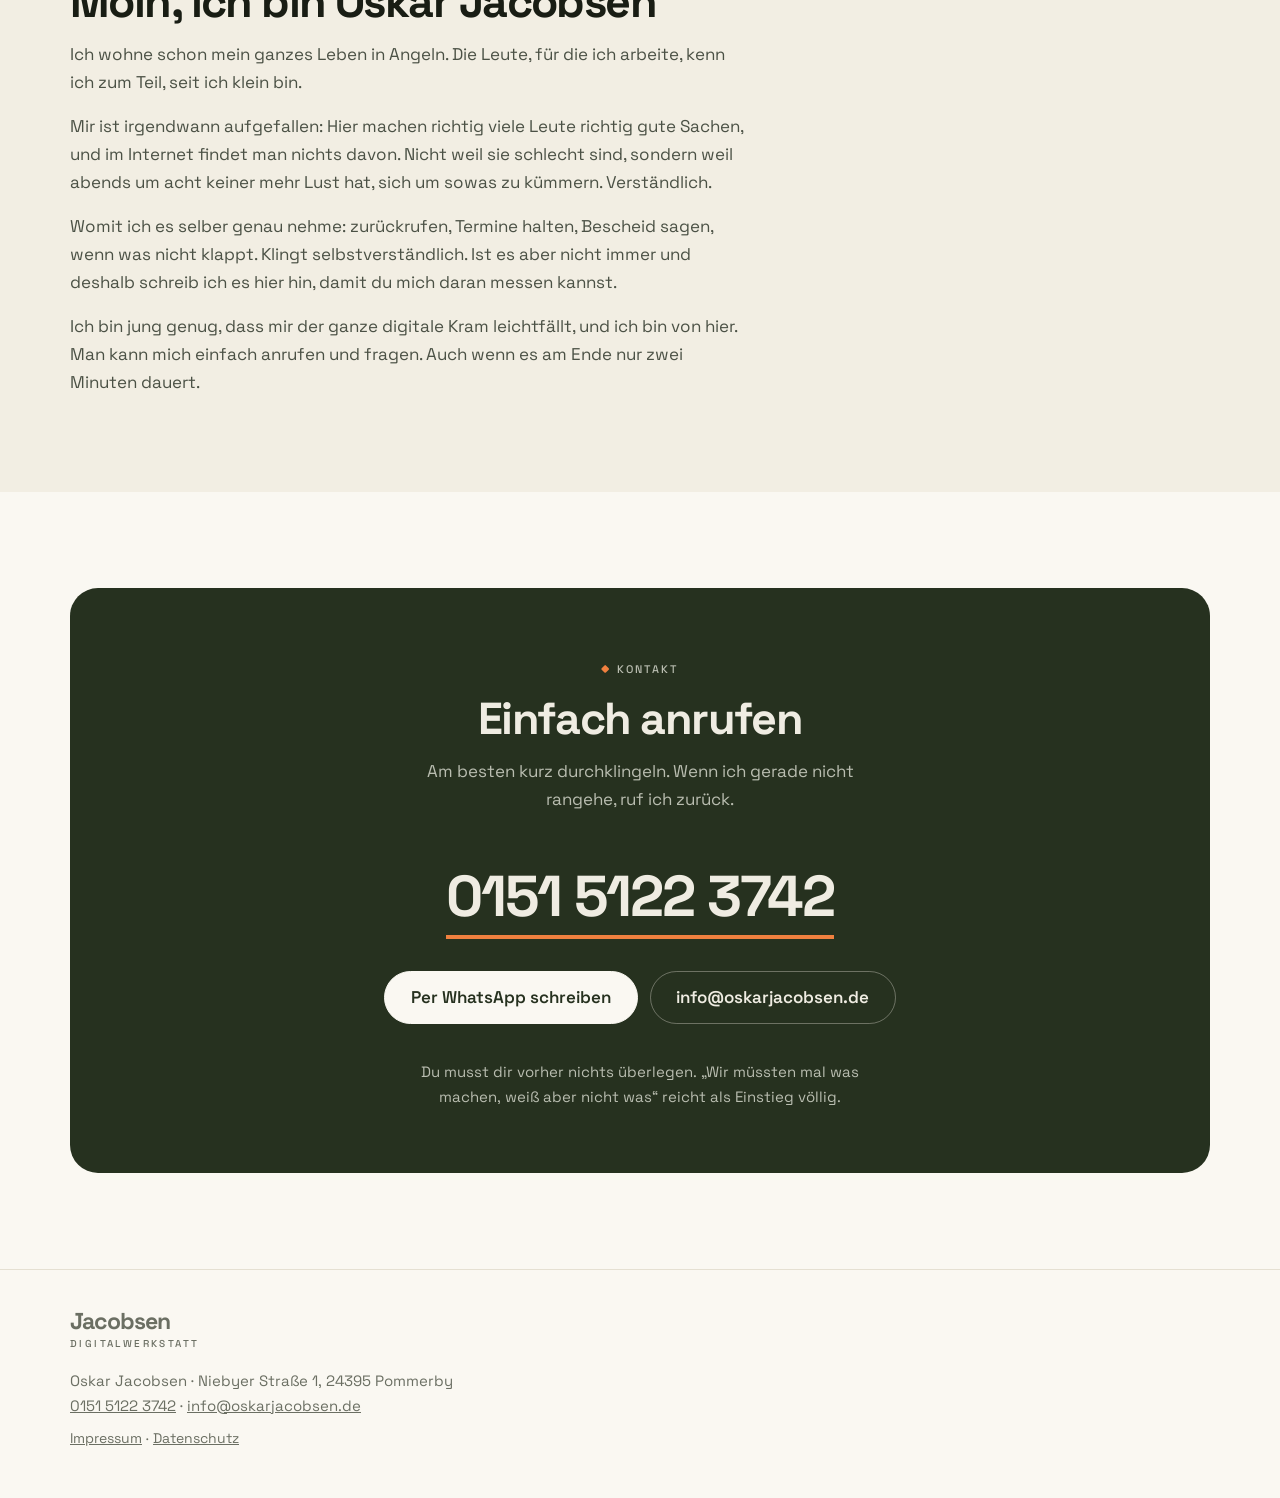
==== commit 3170ea12: "Karussell läuft endlos: von 5 auf 1 und von 1 auf 5 Am Ende einfach den Scrollstand auf Folie 1 zu s" ====
--- a/index.html
+++ b/index.html
@@ -12,7 +12,7 @@
      der schon mal hier war, die neue Seite mit der alten Gestaltung — und es sieht
      kaputt aus. WICHTIG: bei jeder Änderung an styles.css oder script.js das Datum
      hier hochsetzen, in allen drei HTML-Dateien. -->
-<link rel="stylesheet" href="styles.css?v=2026-08-31d">
+<link rel="stylesheet" href="styles.css?v=2026-08-31e">
 <link rel="icon" href="data:image/svg+xml,<svg xmlns='http://www.w3.org/2000/svg' viewBox='0 0 32 32'><rect width='32' height='32' rx='7' fill='%2326311f'/><text x='16' y='23' font-family='sans-serif' font-size='19' font-weight='700' fill='%23faf8f2' text-anchor='middle'>J</text></svg>">
 </head>
 <body>
@@ -523,6 +523,6 @@
   </div>
 </footer>
 
-<script src="script.js?v=2026-08-31d" defer></script>
+<script src="script.js?v=2026-08-31e" defer></script>
 </body>
 </html>
--- a/styles.css
+++ b/styles.css
@@ -594,6 +594,10 @@
 }
 .folie__text { min-width: 0; }
 .folie__medium { min-width: 0; }
+
+/* Die beiden Endlos-Kopien legt script.js an. Untereinander wären sie
+   doppelte Einträge, deshalb gibt es sie erst, wenn daraus eine Spur wird. */
+.folie--kopie { display: none; }
 
 .folie__wer {
   font-weight: 500;
@@ -681,6 +685,10 @@
     gap: 3rem;
     align-items: center;
   }
+  /* Sichtbar, aber nur zum Angucken: angefasst wird immer das Original.
+     `inert` im Skript regelt Tastatur und Vorlesesoftware, das hier den
+     Mauszeiger. */
+  .folie--kopie { display: grid; pointer-events: none; }
 
   /* Die Pfeile sitzen mittig neben der Spur — links zurück, rechts vor.
      Ohne JavaScript täten sie nichts, deshalb erscheinen sie erst mit .js. */
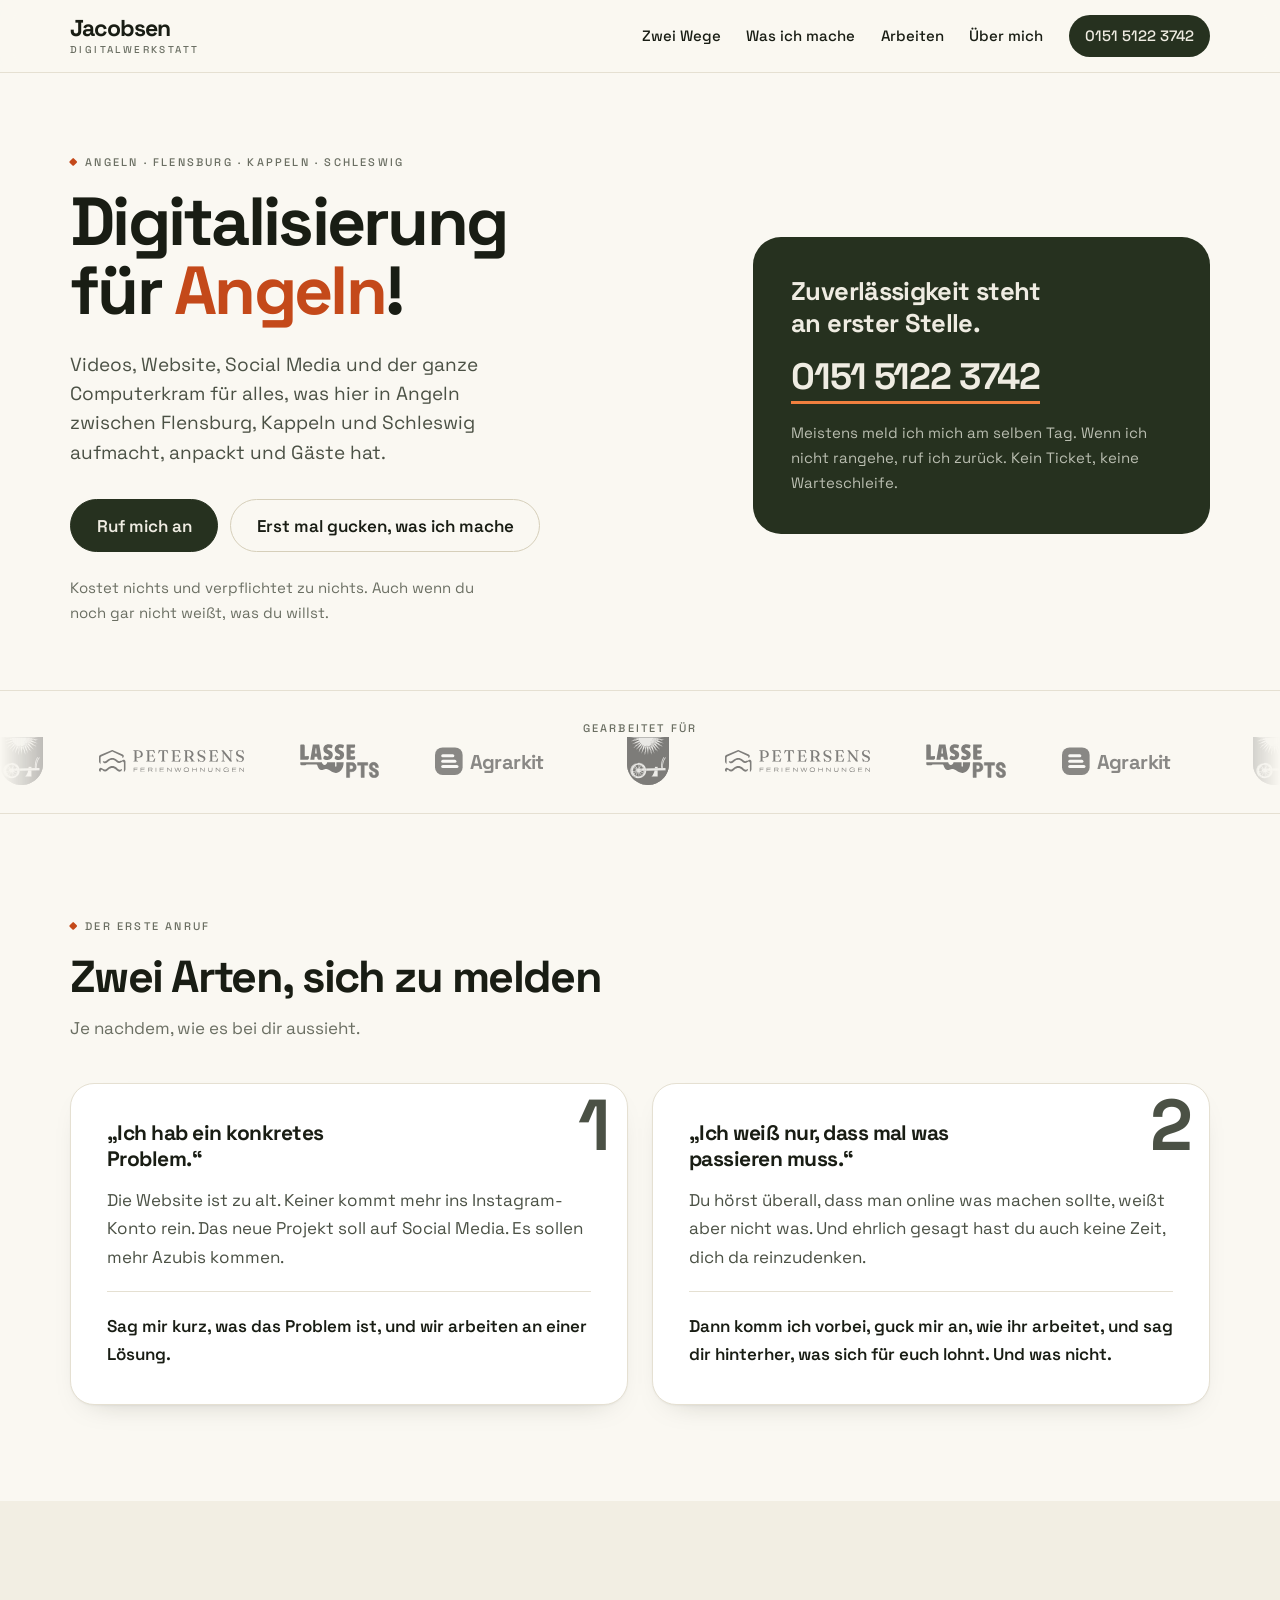
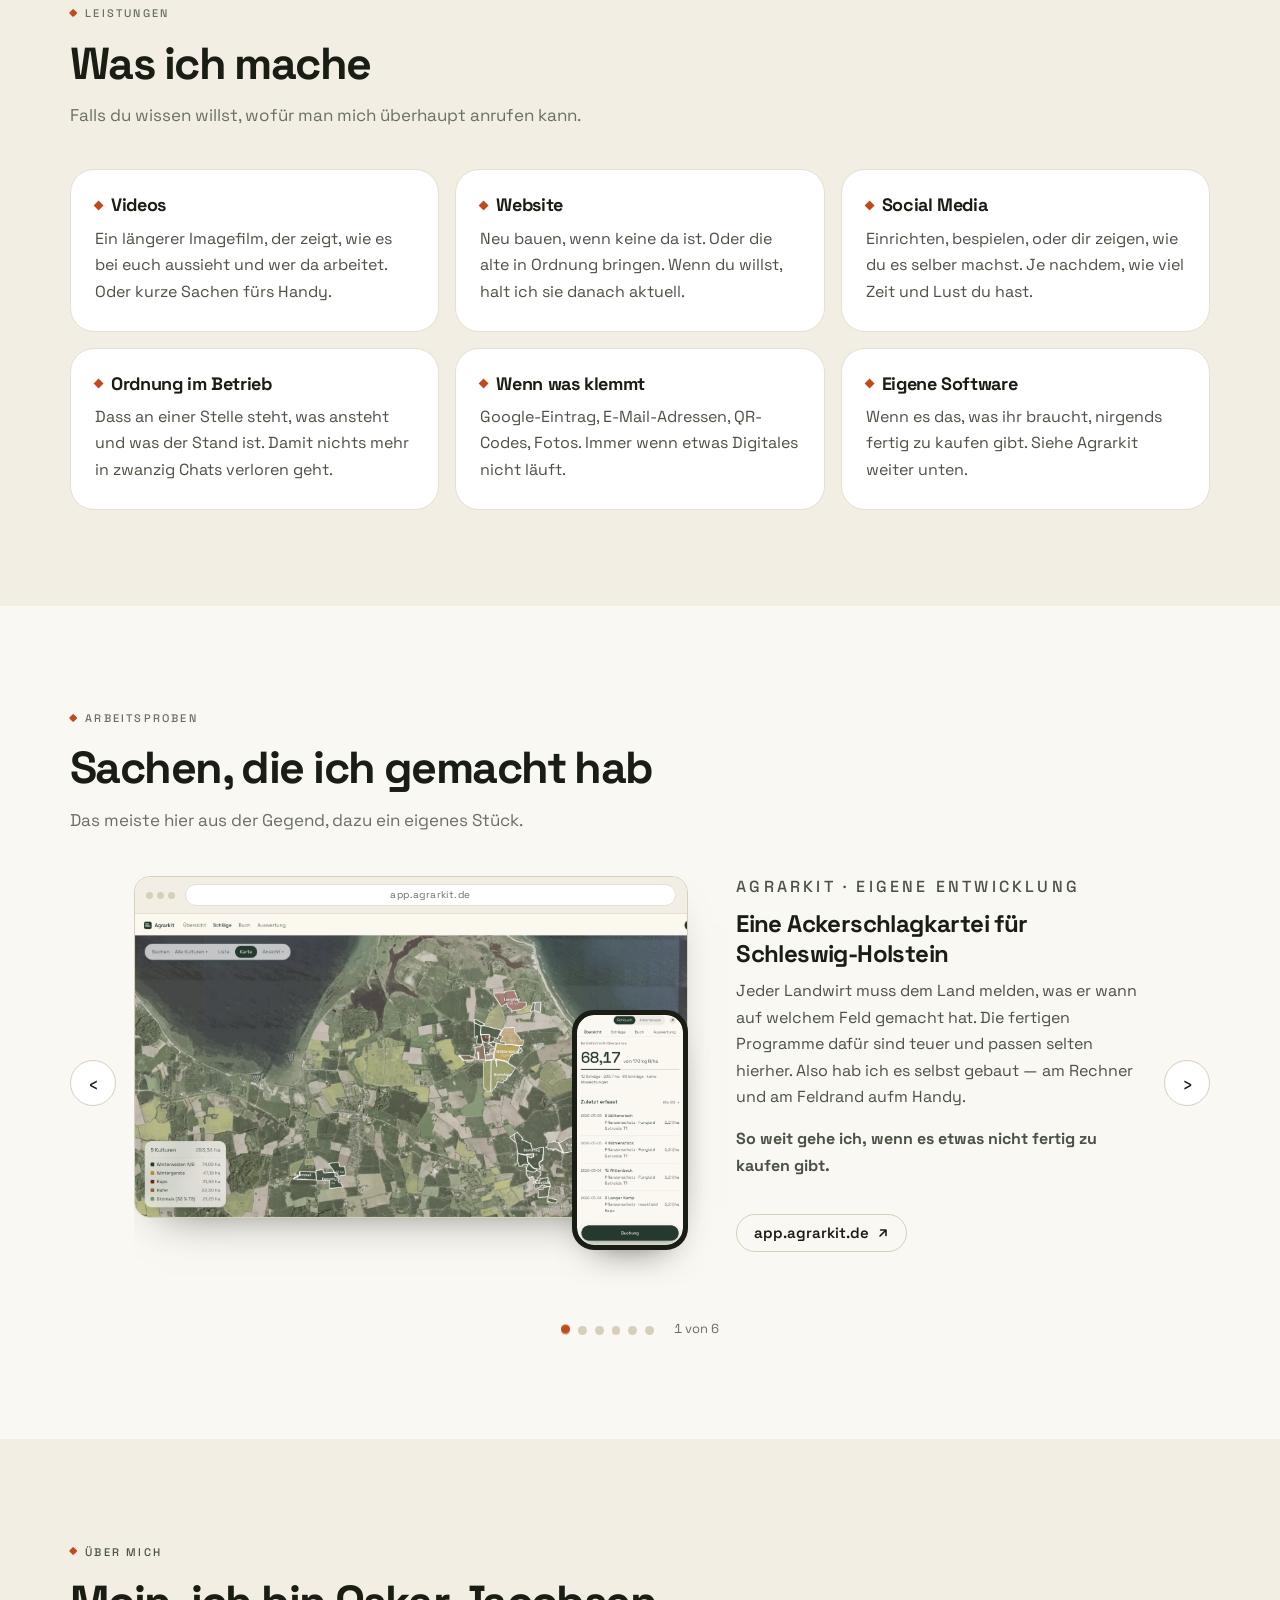
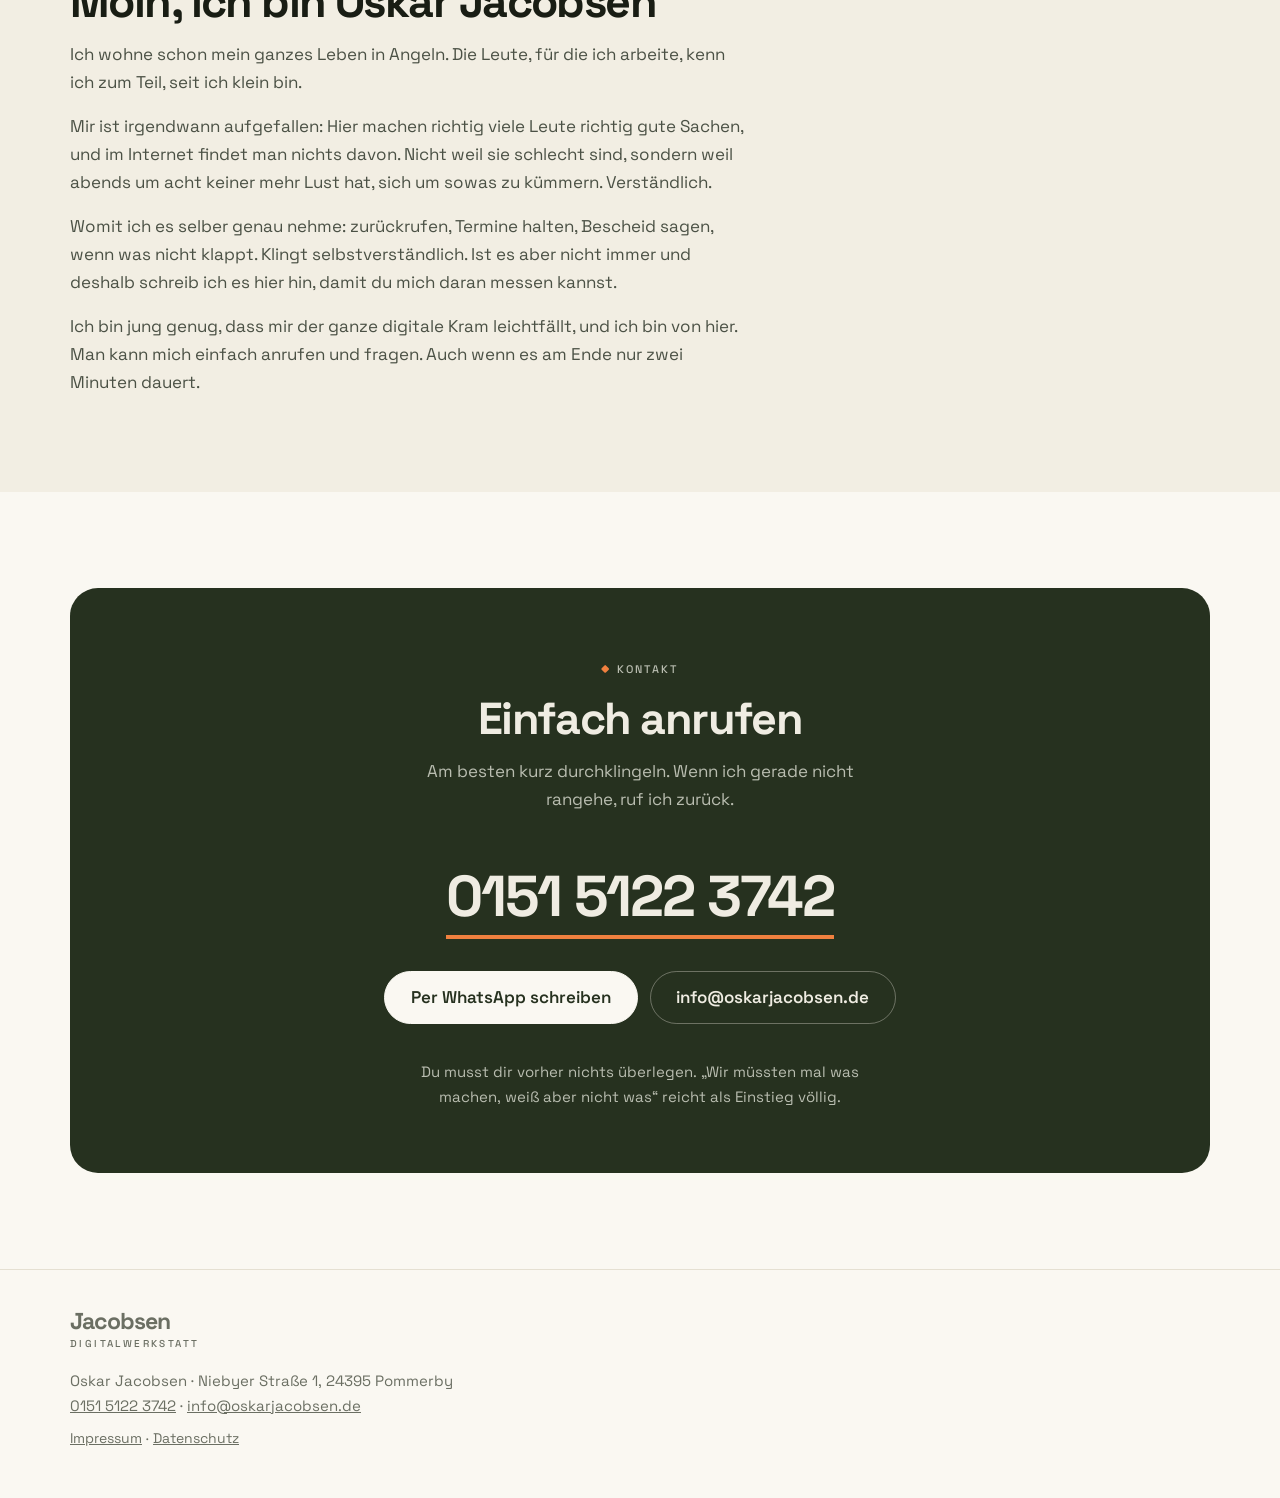
==== commit 7ec7a484: "Sechste Arbeitsprobe: der Antriebsstrang in 3D Eigenes Projekt mit three.js, als vierte Folie zwisch" ====
--- a/index.html
+++ b/index.html
@@ -209,7 +209,7 @@
     <div class="wrap">
       <p class="vorzeile">Arbeitsproben</p>
       <h2 class="h2">Sachen, die ich gemacht hab</h2>
-      <p class="abschnitt__lead">Alles hier aus der Gegend.</p>
+      <p class="abschnitt__lead">Das meiste hier aus der Gegend, dazu ein eigenes Stück.</p>
 
       <div class="karussell" data-karussell>
         <div class="karussell__buehne">
@@ -319,6 +319,51 @@
               <a class="seitenlink" href="https://agrarkit.de"
                  target="_blank" rel="noopener">
                 agrarkit.de<svg class="seitenlink__pfeil" viewBox="0 0 12 12" aria-hidden="true"><path d="M3 9 9 3M3.6 3H9v5.4" fill="none" stroke="currentColor" stroke-width="1.6" stroke-linecap="round" stroke-linejoin="round"/></svg>
+                <span class="nur-vorlesen">(öffnet in einem neuen Tab)</span>
+              </a>
+            </div>
+          </article>
+          <!-- ======================================================================
+               Kein Auftrag, sondern ein eigenes Stück: 3D im Browser mit three.js.
+               Es liegt in einem eigenen Repo und wird von GitHub Pages ausgeliefert,
+               deshalb der Link nach draußen. Hier steht nur ein Bildschirmfoto —
+               die Seite rechnet und zeichnet live, das lässt sich in einer Folie
+               nicht nachstellen, und ein Video davon wäre eine Attrappe.
+
+               Nur ein Browserfenster, kein Handy davor: die Seite ist zum Drehen
+               und Gucken am großen Bildschirm gebaut, ein Handy daneben würde
+               etwas behaupten, was ich hier nicht zeige.
+               ====================================================================== -->
+          <article class="folie">
+            <div class="folie__medium">
+              <div class="fenster">
+                <div class="fenster__leiste" aria-hidden="true">
+                  <span class="fenster__punkte"></span>
+                  <span class="fenster__adresse">oskar-hq.github.io/3d-website</span>
+                </div>
+                <img class="fenster__bild" src="bilder/antriebsstrang.webp"
+                     alt="Der Antriebsstrang in 3D, von links nach rechts: Motor, Kupplung, Getriebe, Kardanwelle und Hinterachse mit Rädern. Rechts daneben ein Bedienfeld mit Reglern für Drehzahl, Zeitlupe, Gang und Kupplung."
+                     width="1600" height="900" loading="lazy" decoding="async">
+              </div>
+            </div>
+            <div class="folie__text">
+              <p class="folie__wer">Eigenes Projekt · three.js</p>
+              <h3 class="folie__titel">Ein Antriebsstrang, der im Browser läuft</h3>
+              <p>
+                Wie kommt die Kraft vom Kolben bis auf die Straße? Das kann man
+                erzählen — oder man dreht selbst dran. Elf Stationen zum
+                Durchscrollen: Kolben, Ventiltrieb, Kupplung, Getriebe,
+                Kardanwelle, Differenzial. Drehzahl, Gang und Kupplung stellst du
+                ein, alles dreht sich live mit, und Übersetzung und Tempo rechnen
+                sich nebenher aus.
+              </p>
+              <p><strong>Erklären klappt besser, wenn man dran drehen kann.</strong></p>
+              <!-- Fremde Adresse (eigenes Repo auf GitHub Pages), deshalb neuer Tab
+                   und rel="noopener" — sonst käme die geöffnete Seite über
+                   window.opener an diese hier heran. -->
+              <a class="seitenlink" href="https://oskar-hq.github.io/3d-website/"
+                 target="_blank" rel="noopener">
+                oskar-hq.github.io/3d-website<svg class="seitenlink__pfeil" viewBox="0 0 12 12" aria-hidden="true"><path d="M3 9 9 3M3.6 3H9v5.4" fill="none" stroke="currentColor" stroke-width="1.6" stroke-linecap="round" stroke-linejoin="round"/></svg>
                 <span class="nur-vorlesen">(öffnet in einem neuen Tab)</span>
               </a>
             </div>
